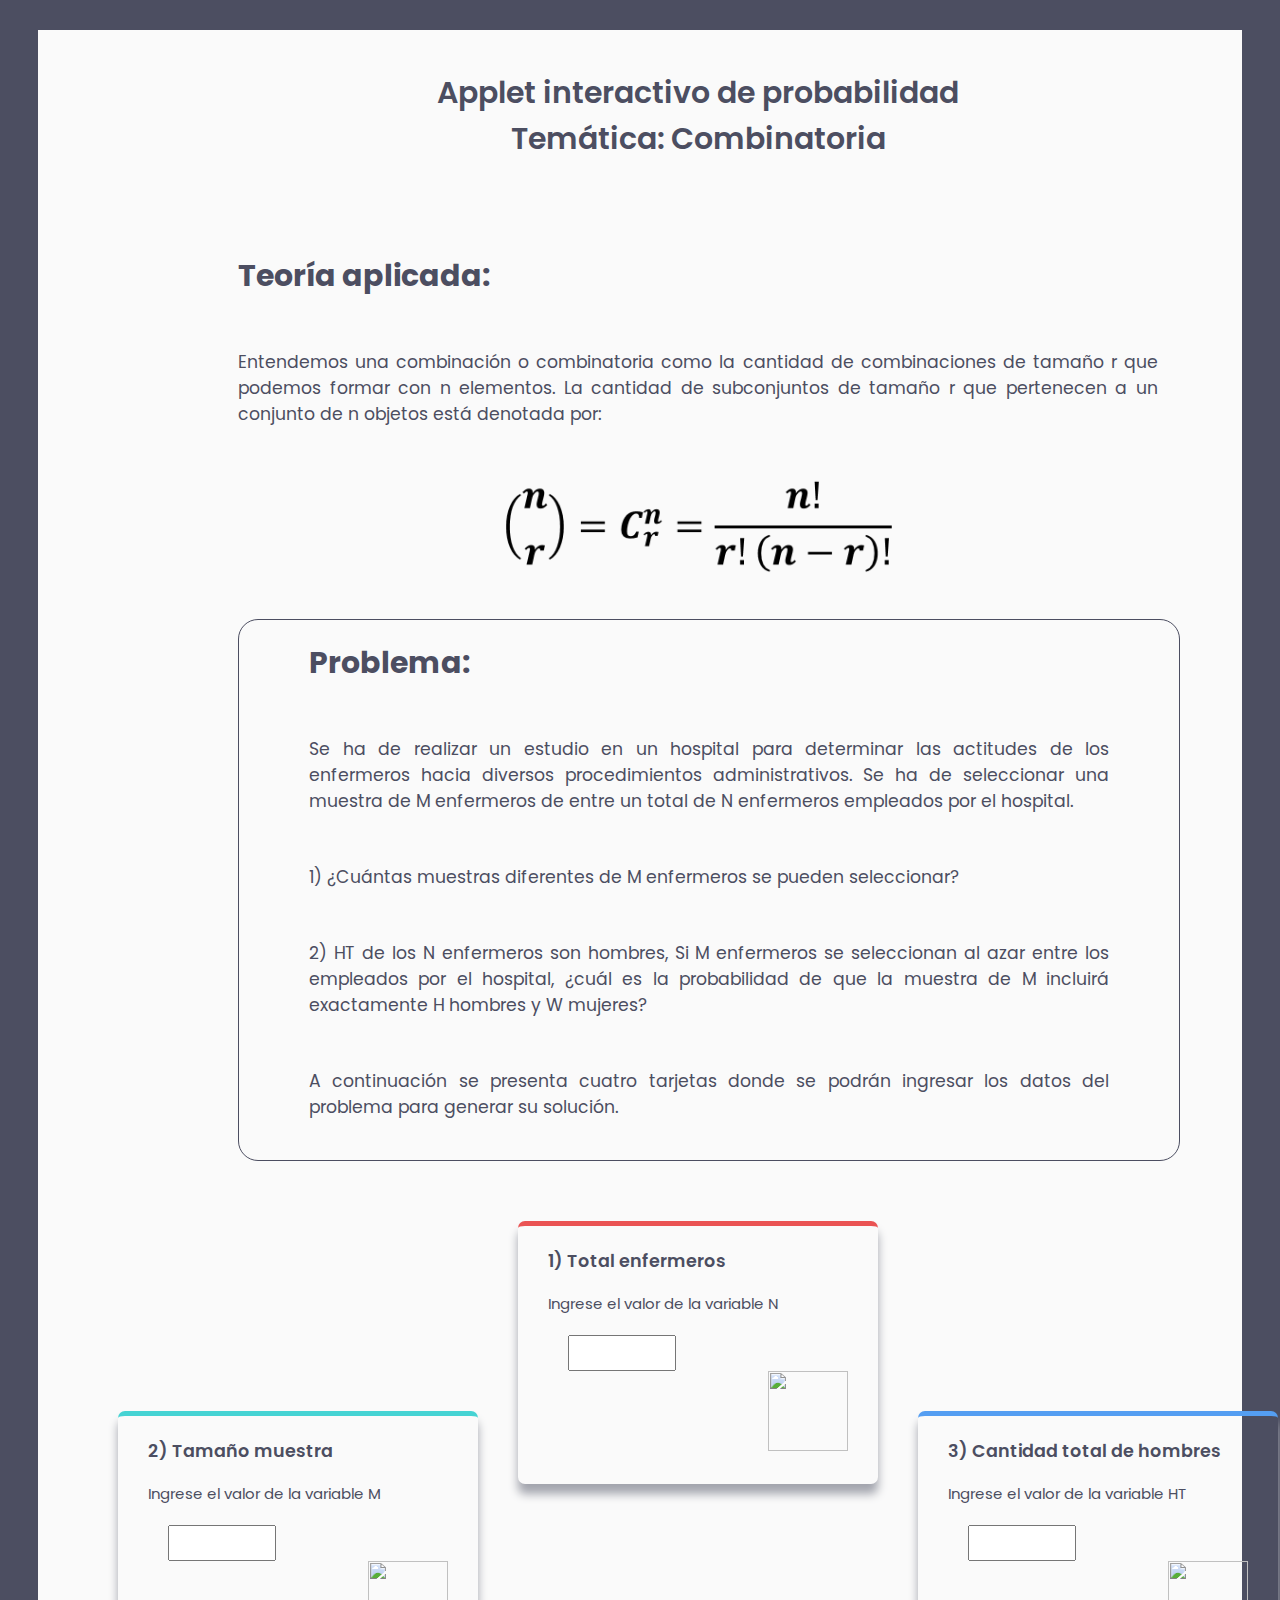
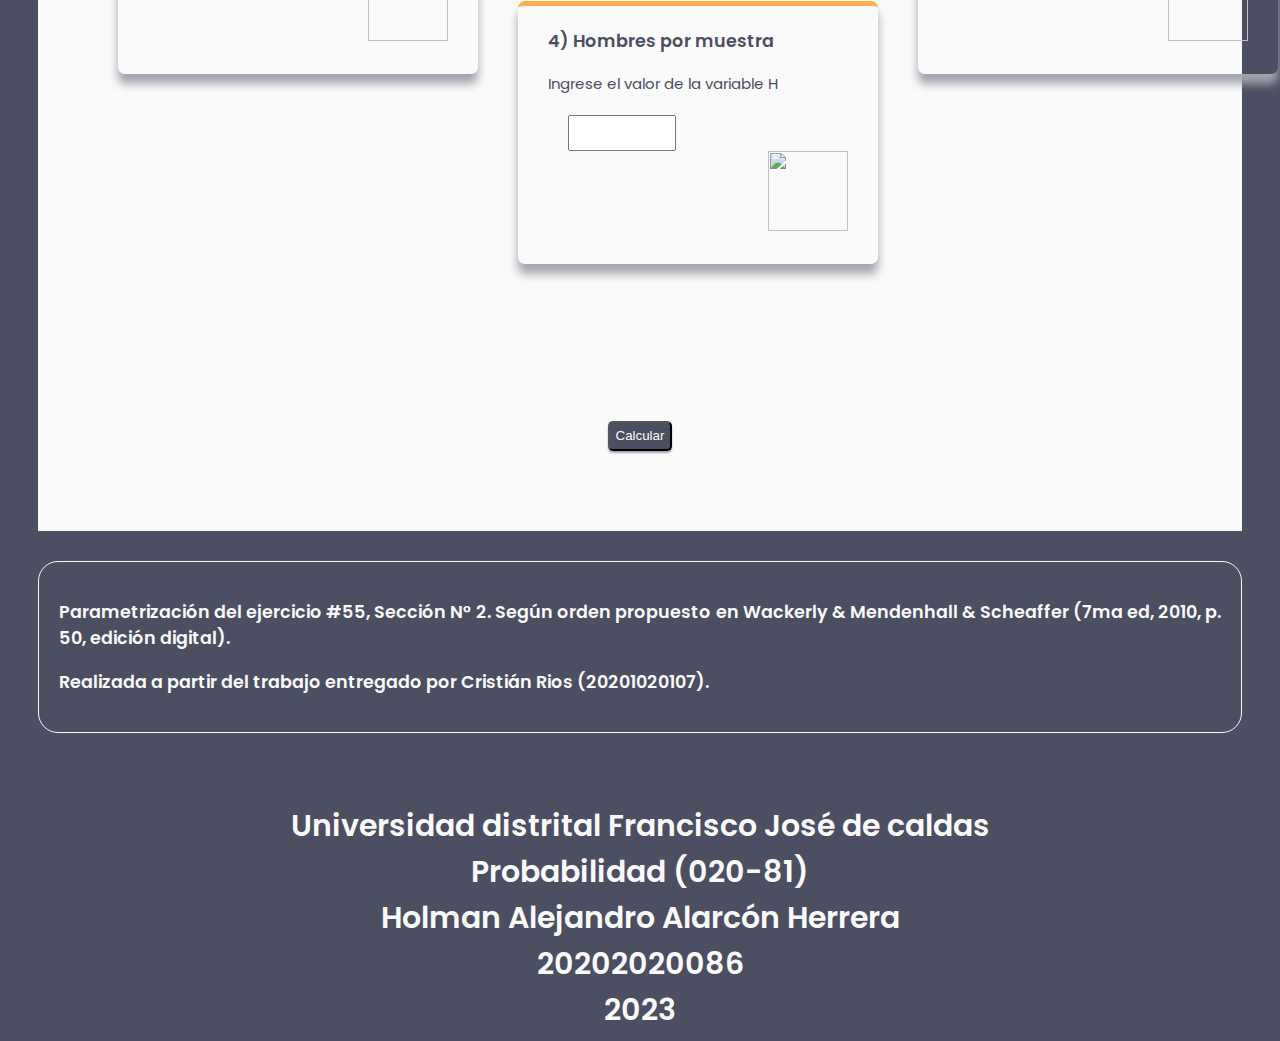
==== index.html @ 16216ef0 "Rename Index.html to index.html" ====
<!DOCTYPE html>
<html lang="en">
<head>
    <meta charset="UTF-8">
    <meta http-equiv="X-UA-Compatible" content="IE=edge">
    <meta name="viewport" content="width=device-width, initial-scale=1.0">
    <link rel="stylesheet" href="Styles.css">
    <link rel="icon" type="image/jpg" href="favicon-32x32.png"/>
    <title>Mi Applet</title>
</head>
<body>
    <div id="Contenedor">
        
        <div id="Superior">
            <h1 class="Titulo">Applet interactivo de probabilidad</h1>
            <h1 class="Titulo">Temática: Combinatoria</h1>
        </div>

        <div id="Superior">
            <h1 class="Line1">Teoría aplicada:</h1>
            <p id="problema">Entendemos una combinación o combinatoria como la cantidad de combinaciones de tamaño r que podemos
                formar con n elementos. La cantidad de subconjuntos de tamaño r que pertenecen a un conjunto de n objetos está
                denotada por:</p>
            <img src="Combinatoria.png" alt="" width="450px">
        </div>
            
        <div id="Ejercicio">
            <h1 class="Line1" >Problema: </h1>
            <p id="problema">Se ha de realizar un estudio en un hospital para determinar las actitudes de los enfermeros hacia diversos procedimientos administrativos. Se ha de seleccionar una muestra de M enfermeros de entre un total de N enfermeros empleados por el hospital.</p>
            <p id="problema">1) ¿Cuántas muestras diferentes de M enfermeros se pueden seleccionar?</p>
            <p id="problema">2) HT de los N enfermeros son hombres, Si M enfermeros se seleccionan al azar entre los empleados por el hospital, ¿cuál es la probabilidad de que la muestra de M incluirá exactamente H hombres y W mujeres?</p>
            <p id="problema">A continuación se presenta cuatro tarjetas donde se podrán ingresar los datos del problema para generar su solución.</p>
        </div>

    
        <div id="Contenedor-Cards">
            <div class="Card" id="CardSupervisor">
                <h3 class="Titulo">2) Tamaño muestra</h3>
                <p>Ingrese el valor de la variable M</p>
                <input class="entrada" id="muestra" type="number">
                <div class="ContIcon">
                    <img src="https://cdn-icons-png.flaticon.com/512/5266/5266412.png" alt="" width="80" height="80">
                </div>
            </div>

            <div class="Card" id="CardTeamBuilder">
                <h3 class="Titulo">1) Total enfermeros</h3>
                <p>Ingrese el valor de la variable N</p>
                <input class="entrada" id="total" type="number">
                <div class="ContIcon">
                    <img src="https://www.crushpixel.com/big-static18/preview4/diversity-nurse-team-2904875.jpg" alt="" width="80" height="80">
                </div>
            </div>

            <div class="Card" id="CardKarma">
                <h3 class="Titulo">4) Hombres por muestra</h3>
                <p>Ingrese el valor de la variable H</p>
                <input class="entrada" id="hombresM" type="number">
                <div class="ContIcon">
                    <img src="https://cdn-icons-png.flaticon.com/512/2480/2480820.png" alt="" width="80" height="80">
                </div>
            </div>

            <div class="Card" id="CardCalculator">
                <h3 class="Titulo">3) Cantidad total de hombres</h3>
                <p>Ingrese el valor de la variable HT</p>
                <input class="entrada" id="hombresT" type="number">
                <div class="ContIcon">
                    <img src="https://cdn-icons-png.flaticon.com/512/3439/3439472.png" alt="" width="80" height="80">
                </div>
            </div>
        </div>
    </div>
    <div id="info">
    
        <button class="enviar" onclick=calcular()>Calcular</button>
    
        <h1 class="Line2" id="totalGr"></h1>
        <h1 class="Line2" id="combinaciones"></h1>
        <h1 class="Line2" id="probabilidad"></h1>
    </div>

    <div id="Inferior1">
        <h3 class="Titulo1" >Parametrización del ejercicio #55, Sección N° 2. Según orden propuesto en Wackerly & Mendenhall & Scheaffer (7ma ed, 2010, p. 50, edición digital).</h3>
        <h3 class="Titulo1" >Realizada a partir del trabajo entregado por Cristián Rios (20201020107).</h3>
    </div>
    
    <div id="Inferior">
        <h1 class="Titulo1">Universidad distrital Francisco José de caldas</h1>
        <h1 class="Titulo1">Probabilidad (020-81)</h1>
        <h1 class="Titulo1">Holman Alejandro Alarcón Herrera</h1>
        <h1 class="Titulo1">20202020086</h1>
        <h1 class="Titulo1">2023</h1>
    </div>
   


    <script>
        function calcular(){
            let total = document.getElementById('total').value;
            total = parseInt(total);
            let muestra = document.getElementById('muestra').value;
            muestra = parseInt(muestra);
            let hombresM = document.getElementById('hombresM').value;
            hombresM = parseInt(hombresM);
            let hombresT = document.getElementById('hombresT').value;
            hombresT = parseInt(hombresT);
            let mujeresM = muestra - hombresM;
            let totalGr = 1;
            let hombresGr =1;
            let mujeresGr = 1;
            let combinacion = 0;
            let probabilidad = 0;

            totalGr = factorial(total)/(factorial(muestra)*factorial(total-muestra));
            hombresGr = factorial(hombresT)/(factorial(hombresM)*factorial(hombresT-hombresM));
            mujeresGr = factorial(total-hombresT)/(factorial(mujeresM)*factorial(total-hombresT-mujeresM));

            combinacion = hombresGr * mujeresGr;
            probabilidad = (combinacion/totalGr)*100;
            totalGr= totalGr.toFixed(0);
            hombresGr = hombresGr.toFixed(0);
            mujeresGr = mujeresGr.toFixed(0);
            probabilidad = probabilidad.toFixed(3);

            let totalGrupos = document.querySelector("#info > #totalGr");
            totalGrupos.innerHTML = "A) La cantidad de grupos de " + muestra + " enfermeros es de " + totalGr +".";
            let grupos = document.querySelector("#info > #combinaciones");
            grupos.innerHTML = "B) La cantidad de grupos de " + hombresM + " hombres y de " + mujeresM + " mujeres por muestra es de " +combinacion +".";
            let prob = document.querySelector("#info > #probabilidad");
            prob.innerHTML = "B) La probabilidad de una muestra con " + hombresM + " hombres y " + mujeresM + " mujeres es de " + probabilidad + "%.";
            alert("Calculado con éxito");
            
        }

        function factorial(n){
            var total  = 1;
            for (var i=1; i<=n; i++) {
                total = total * i; 
            }
            return total; 
        }
    </script>

</body>
</html>
---- Styles.css ----
@import url('https://fonts.googleapis.com/css2?family=Poppins:wght@200;400;600&display=swap');

:root{
    /*Primary*/
    --Red: hsl(0, 78%, 62%); 
    --Cyan: hsl(180, 62%, 55%);
    --Orange: hsl(34, 97%, 64%);
    --Blue: hsl(212, 86%, 64%);
    --DarkBlue: hsl(234, 12%, 34%);   

    /*Neutral*/
    --GrayBlue: hsl(229, 6%, 66%);
    --LightGray: hsl(0, 0%, 98%);

    font-family: 'Poppins', sans-serif;
    font-size: 15px;
    background-color: var(--DarkBlue);
}


#Contenedor{
    margin: 30px;
    margin-bottom: 0px;
    max-height: 5000px;
    background-color: var(--LightGray);
    display: grid;
    grid-template-rows: 1fr 2fr;
}

#Superior{
    text-align: center;
    padding: 40px 150px 0px;
    
}

#Ejercicio{
    height: 500px;
    width: 900px;
    margin-top: 40px;
    margin-bottom: 20px;
    margin-left: 200px;
    padding: 20px;
    padding-bottom: 20px;
    text-align: center;
    border-radius: 20px;
    border: var(--DarkBlue) 1px solid;
   
}

#Inferior{
    color: var(--LightGray);
    text-align: center;
    padding: 40px 150px 0px;
}

#Inferior1{
    border-radius: 20px;
    border: var(--LightGray) 1px solid;
    color: var(--LightGray);
    text-align: justify;
    padding: 20px 20px 20px;
    margin: 30px;
}

#info{
    margin: 30px;
    margin-top: 0px;
    text-align: center;
    padding: 40px 150px 20px;
    background-color: var(--LightGray);
}

#Contenedor-Cards{
    height: 780px;
    margin: 20px 60px 0px 60px;
    display: grid;
    grid-template-columns: 1fr 1fr 1fr;
    grid-template-rows: repeat(4, 190px);
}

.Card{
    margin: 20px;
    padding: 30px;
    padding-bottom: 3px;
    padding-top: 5px;
    border-radius: 7px;
    align-items: right;
    box-shadow: 0px 10px 10px var(--GrayBlue);
    width: 300px;
    height: 250px;
}

.ContIcon{
    text-align: right;
    margin: 0px 0px 20px 0px;
}

h1{
    margin: 0px;
    font-weight: 600;
}

.Line1{
    color: var(--DarkBlue);
    font-weight: 200;
    text-align: justify;
    font-weight: bold;
    margin-left: 50px;
}

.Line2{
    text-align: justify;
    color: var(--DarkBlue);
    font-weight: 200;
    margin-top: 30px;
    margin-bottom: 30px;
}

#problema{
    text-align: justify;
    margin: 50px;
    font-size: 115%;
}

p{
    color: var(--DarkBlue);
    margin-bottom: 20px;
    font-weight: 400;
}



.Titulo{
    color: var(--DarkBlue);
    font-weight: 600;
}

.Titulo1{
    color: var(--LightGray);
    font-weight: 600;
}

#CardSupervisor{
    border-top: 5px solid var(--Cyan);
    grid-row: 2/3;
    grid-column: 1/1;
}

#CardTeamBuilder{
    border-top: 5px solid var(--Red);
    grid-row: 1/2;
    grid-column: 2/2;
}

#CardKarma{
    border-top: 5px solid var(--Orange);
    grid-row: 3/4;
    grid-column: 2/2;
}

#CardCalculator{
    border-top: 5px solid var(--Blue);
    grid-row: 2/4;
    grid-column: 3/3;
}

.entrada{
    height: 30px;
    max-width: 100px;
    margin-bottom: 0px;
    margin-left: 20px;
    font-weight: 200;
    text-align: center;
}

.enviar{
    margin-bottom: 30px;
    color: var(--LightGray);
    background-color: var(--DarkBlue);
    border-radius: 5px;
    text-align: center;
    max-width: 80px;
    height: 30px;
    box-shadow: 0px 2px 2px var(--GrayBlue);
}

.enviar:hover{
    box-shadow: 0px 10px 10px var(--GrayBlue);
}



@media(max-width: 600px){

    #Superior{
        text-align: center;
        padding: 75px 75px 10px 75px;
    }

    #Contenedor{
        background-color: var(--LightGray);
        display: grid;
        grid-template-columns: 1fr;
    }

    #Contenedor-Cards{
        height: 400px;
        margin: 60px 60px;
        display: grid;
        grid-template-columns: 1fr;
        grid-template-rows: repeat(4, 1fr);
    }

    #CardSupervisor{
        border-top: 5px solid var(--Cyan);
        grid-column: 1/1;
        grid-row: 1/1;
    }
    
    #CardTeamBuilder{
        border-top: 5px solid var(--Red);
        grid-column: 1/1;
        grid-row: 2/2;
    }
    
    #CardKarma{
        border-top: 5px solid var(--Orange);
        grid-column: 1/1;
        grid-row: 3/3;
    }
    
    #CardCalculator{
        border-top: 5px solid var(--Blue);
        grid-column: 1/1;
        grid-row: 4/4;
    }
}
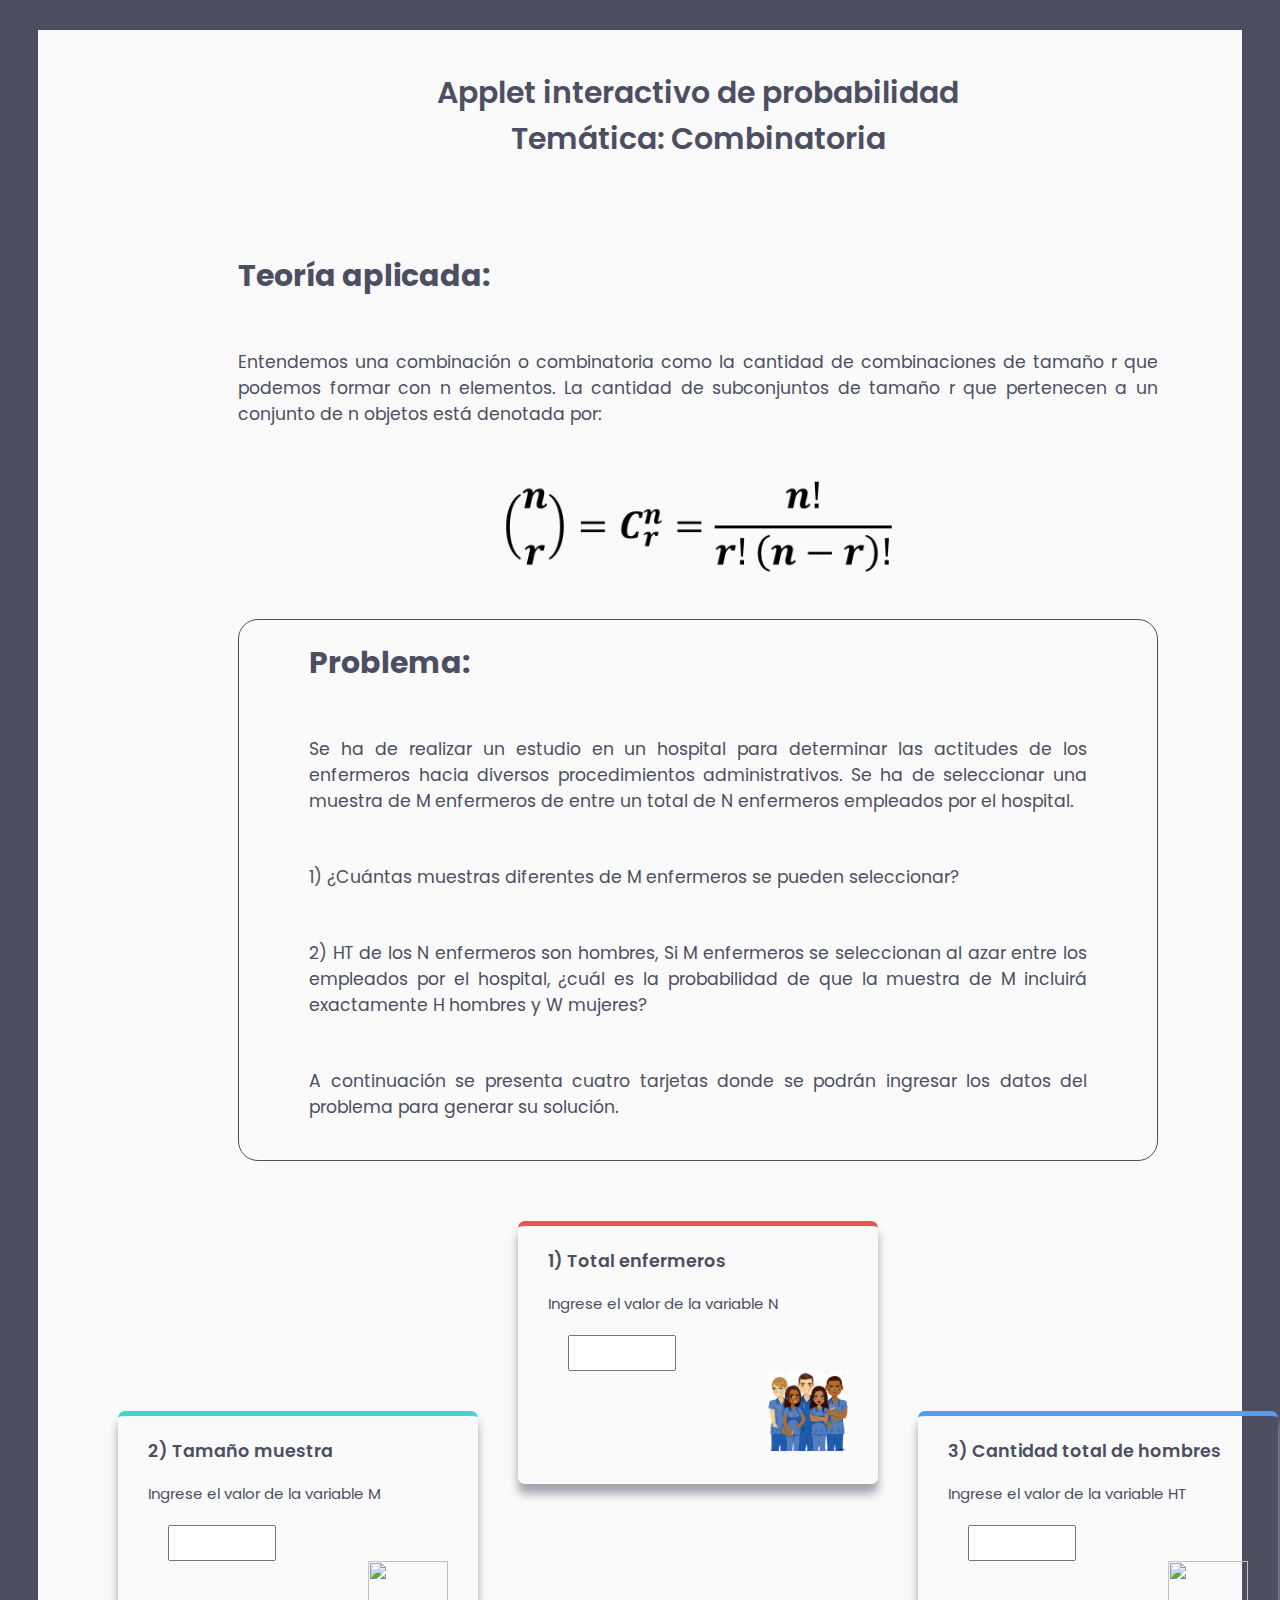
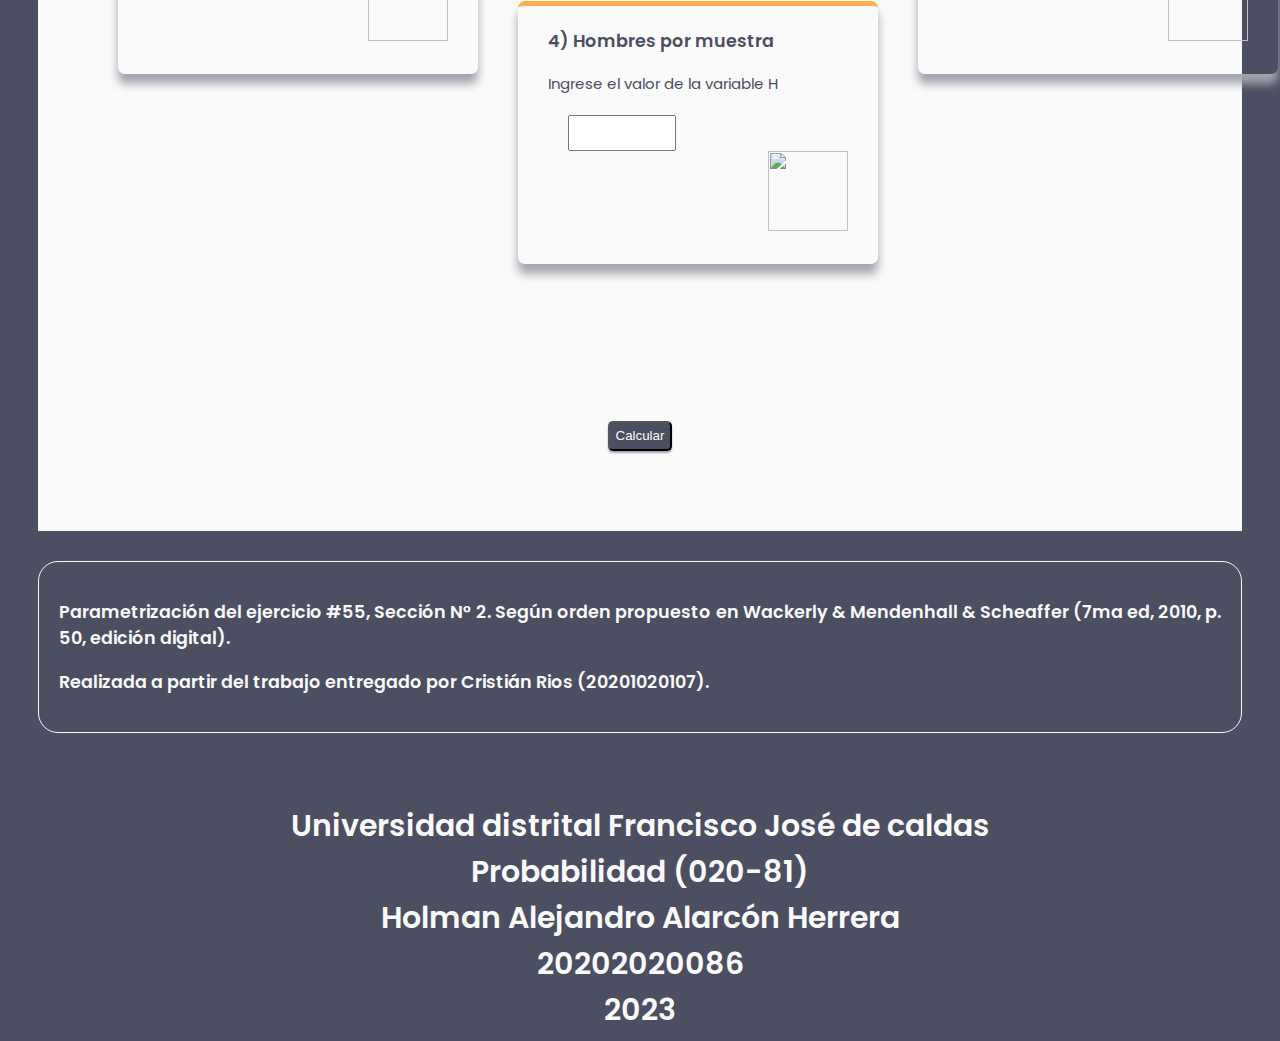
==== commit 3c1ff0be: "Update index.html" ====
--- a/index.html
+++ b/index.html
@@ -6,7 +6,7 @@
     <meta name="viewport" content="width=device-width, initial-scale=1.0">
     <link rel="stylesheet" href="Styles.css">
     <link rel="icon" type="image/jpg" href="favicon-32x32.png"/>
-    <title>Mi Applet</title>
+    <title>Applet 1</title>
 </head>
 <body>
     <div id="Contenedor">
@@ -48,7 +48,7 @@
                 <p>Ingrese el valor de la variable N</p>
                 <input class="entrada" id="total" type="number">
                 <div class="ContIcon">
-                    <img src="https://www.crushpixel.com/big-static18/preview4/diversity-nurse-team-2904875.jpg" alt="" width="80" height="80">
+                    <img src="img1.jpg" alt="" width="80" height="80">
                 </div>
             </div>
 
--- a/Styles.css
+++ b/Styles.css
@@ -35,10 +35,10 @@
 
 #Ejercicio{
     height: 500px;
-    width: 900px;
     margin-top: 40px;
     margin-bottom: 20px;
     margin-left: 200px;
+    margin-right: 200px;
     padding: 20px;
     padding-bottom: 20px;
     text-align: center;
@@ -234,4 +234,4 @@
         grid-column: 1/1;
         grid-row: 4/4;
     }
-}+}
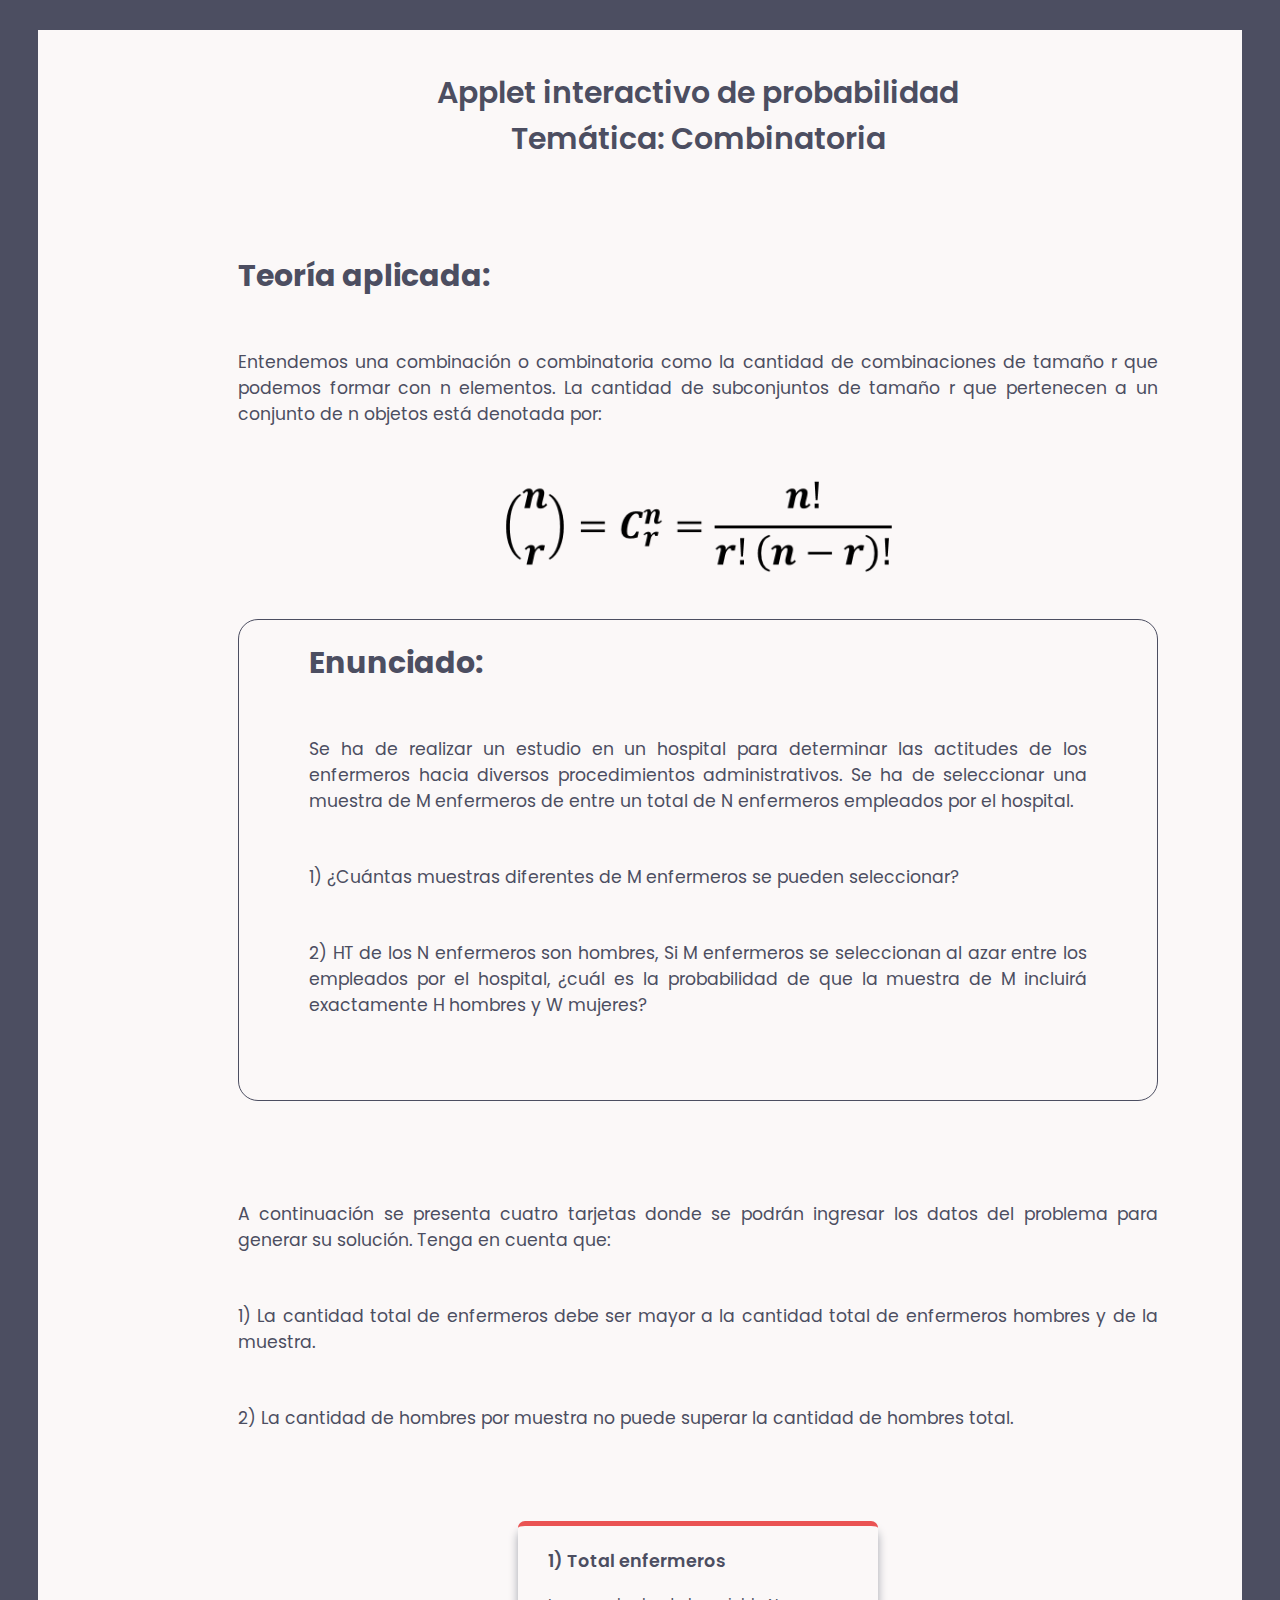
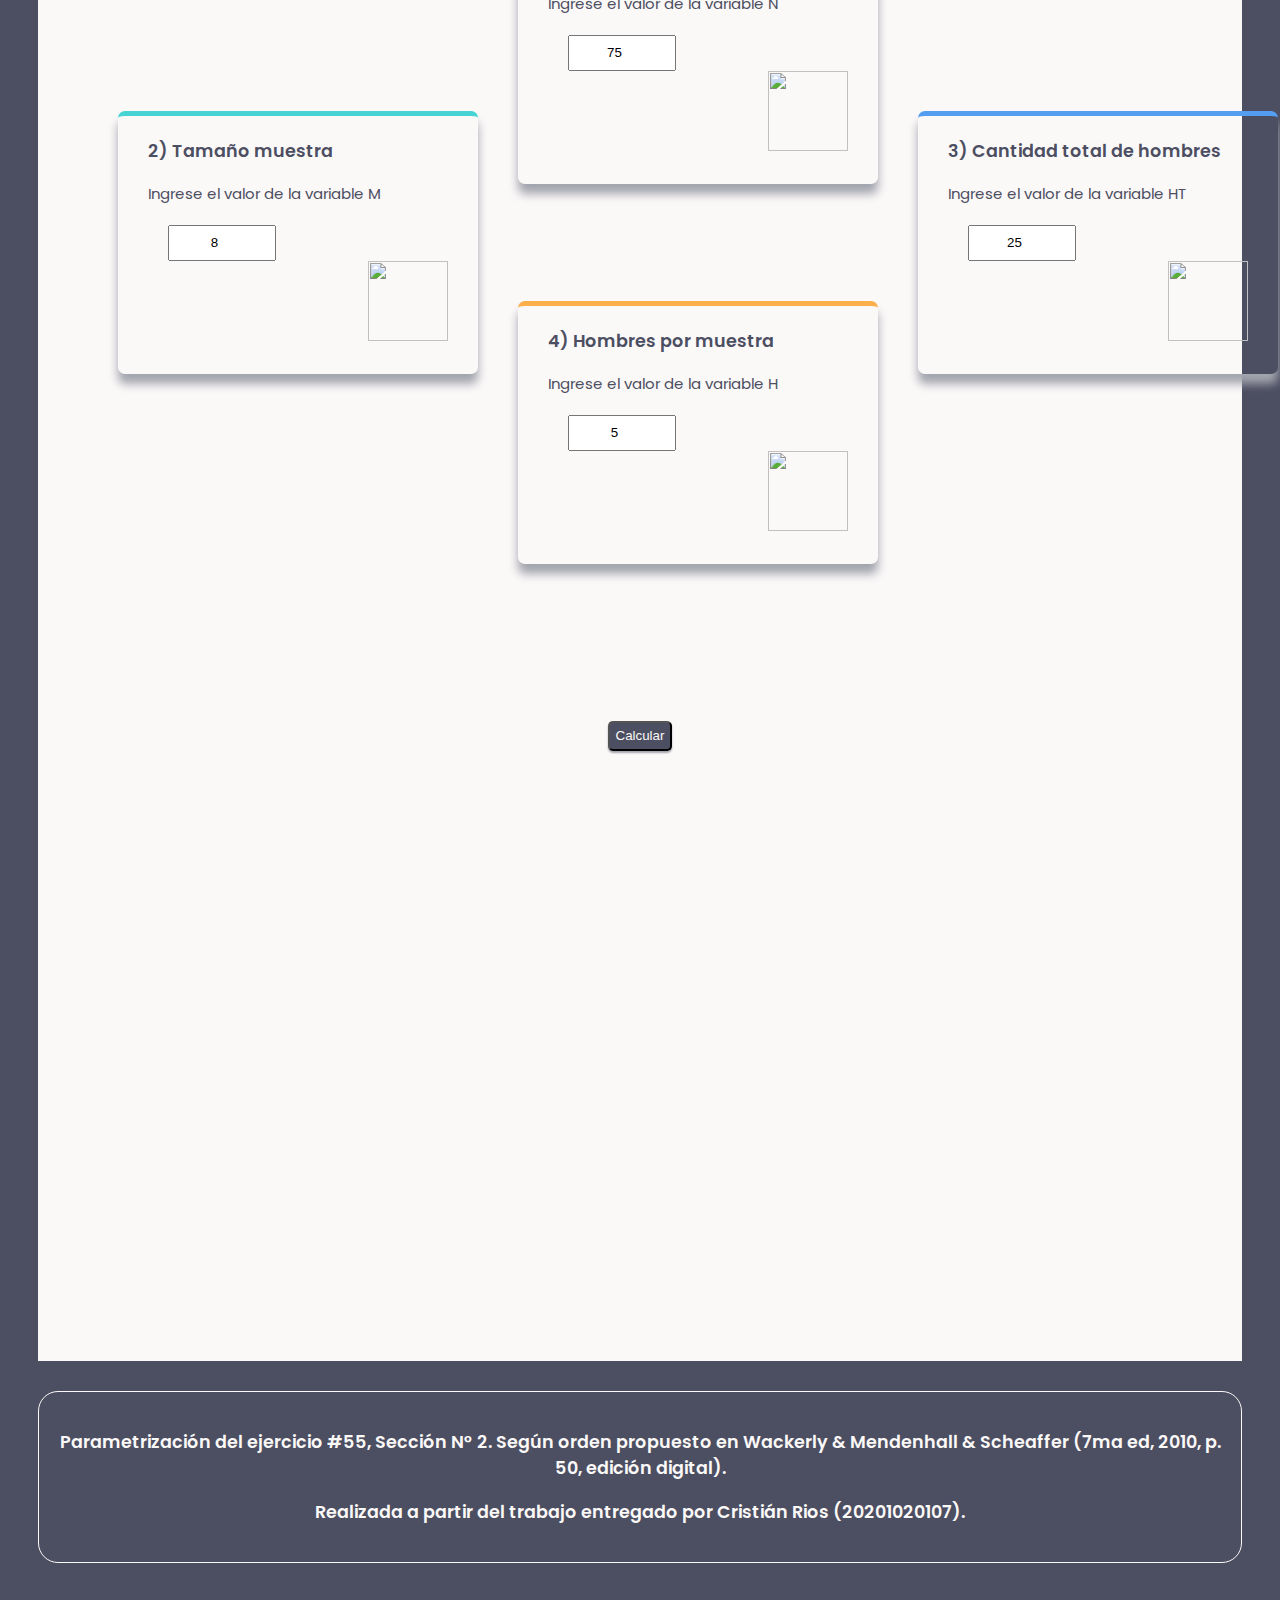
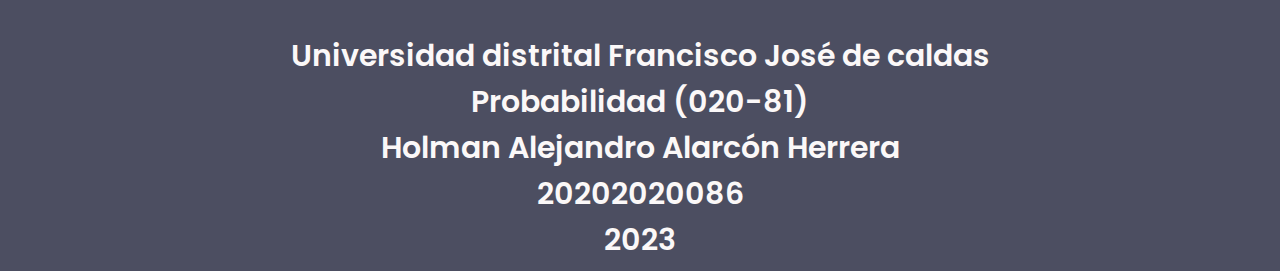
==== commit 7480bb45: "Add files via upload" ====
--- a/index.html
+++ b/index.html
@@ -6,6 +6,7 @@
     <meta name="viewport" content="width=device-width, initial-scale=1.0">
     <link rel="stylesheet" href="Styles.css">
     <link rel="icon" type="image/jpg" href="favicon-32x32.png"/>
+    <script type="text/javascript" src="https://www.gstatic.com/charts/loader.js"></script>
     <title>Applet 1</title>
 </head>
 <body>
@@ -25,11 +26,16 @@
         </div>
             
         <div id="Ejercicio">
-            <h1 class="Line1" >Problema: </h1>
+            <h1 class="Line1" >Enunciado: </h1>
             <p id="problema">Se ha de realizar un estudio en un hospital para determinar las actitudes de los enfermeros hacia diversos procedimientos administrativos. Se ha de seleccionar una muestra de M enfermeros de entre un total de N enfermeros empleados por el hospital.</p>
             <p id="problema">1) ¿Cuántas muestras diferentes de M enfermeros se pueden seleccionar?</p>
             <p id="problema">2) HT de los N enfermeros son hombres, Si M enfermeros se seleccionan al azar entre los empleados por el hospital, ¿cuál es la probabilidad de que la muestra de M incluirá exactamente H hombres y W mujeres?</p>
-            <p id="problema">A continuación se presenta cuatro tarjetas donde se podrán ingresar los datos del problema para generar su solución.</p>
+        </div>
+
+        <div id="Superior">
+            <p id="problema">A continuación se presenta cuatro tarjetas donde se podrán ingresar los datos del problema para generar su solución. Tenga en cuenta que:</p>
+            <p id="problema">1) La cantidad total de enfermeros debe ser mayor a la cantidad total de enfermeros hombres y de la muestra.</p>
+            <p id="problema">2) La cantidad de hombres por muestra no puede superar la cantidad de hombres total.</p>
         </div>
 
     
@@ -37,7 +43,7 @@
             <div class="Card" id="CardSupervisor">
                 <h3 class="Titulo">2) Tamaño muestra</h3>
                 <p>Ingrese el valor de la variable M</p>
-                <input class="entrada" id="muestra" type="number">
+                <input class="entrada" id="muestra" type="number" min="1" value="8">
                 <div class="ContIcon">
                     <img src="https://cdn-icons-png.flaticon.com/512/5266/5266412.png" alt="" width="80" height="80">
                 </div>
@@ -46,16 +52,16 @@
             <div class="Card" id="CardTeamBuilder">
                 <h3 class="Titulo">1) Total enfermeros</h3>
                 <p>Ingrese el valor de la variable N</p>
-                <input class="entrada" id="total" type="number">
+                <input class="entrada" id="total" type="number" min="1" value="75">
                 <div class="ContIcon">
-                    <img src="img1.jpg" alt="" width="80" height="80">
+                    <img src="https://www.crushpixel.com/big-static18/preview4/diversity-nurse-team-2904875.jpg" alt="" width="80" height="80">
                 </div>
             </div>
 
             <div class="Card" id="CardKarma">
                 <h3 class="Titulo">4) Hombres por muestra</h3>
                 <p>Ingrese el valor de la variable H</p>
-                <input class="entrada" id="hombresM" type="number">
+                <input class="entrada" id="hombresM" type="number" required min="1" value="5">
                 <div class="ContIcon">
                     <img src="https://cdn-icons-png.flaticon.com/512/2480/2480820.png" alt="" width="80" height="80">
                 </div>
@@ -64,7 +70,7 @@
             <div class="Card" id="CardCalculator">
                 <h3 class="Titulo">3) Cantidad total de hombres</h3>
                 <p>Ingrese el valor de la variable HT</p>
-                <input class="entrada" id="hombresT" type="number">
+                <input class="entrada" id="hombresT" type="number" required min="1" value="25">
                 <div class="ContIcon">
                     <img src="https://cdn-icons-png.flaticon.com/512/3439/3439472.png" alt="" width="80" height="80">
                 </div>
@@ -78,6 +84,7 @@
         <h1 class="Line2" id="totalGr"></h1>
         <h1 class="Line2" id="combinaciones"></h1>
         <h1 class="Line2" id="probabilidad"></h1>
+        <div id="grafico" ></div>
     </div>
 
     <div id="Inferior1">
@@ -97,6 +104,30 @@
 
     <script>
         function calcular(){
+            let total1 = document.getElementById('total').value;
+            let muestra1 = document.getElementById('muestra').value;
+            let hombresM1 = document.getElementById('hombresM').value;
+            let hombresT1 = document.getElementById('hombresT').value;
+            let flag = 2;
+            if(total1 === '' || muestra1 === '' || hombresM1 === '' ||hombresT1 === ''){
+                alert("Debe llenar todos los campos")
+                flag = flag + 1;
+            }
+            let total2 = parseInt(total1);
+            let muestra2 = parseInt(muestra1);
+            let hombresM2 = parseInt(hombresM1);
+            let hombresT2 = parseInt(hombresT1);
+            
+            if(total2 < hombresT2 || hombresT2 < hombresM2 || hombresM2 > total2 || muestra2 > total2){
+                alert("Recuerde: el número total de enfermeros debe ser mayor al total de hombres, el número total de hombres mayor al de hombres por muestra y la muestra debe ser menor a la cantidad de enfermeros.")
+                flag = flag + 1;
+            }else{
+                calculate();
+            }
+
+        }
+
+        function calculate(){
             let total = document.getElementById('total').value;
             total = parseInt(total);
             let muestra = document.getElementById('muestra').value;
@@ -130,6 +161,27 @@
             let prob = document.querySelector("#info > #probabilidad");
             prob.innerHTML = "B) La probabilidad de una muestra con " + hombresM + " hombres y " + mujeresM + " mujeres es de " + probabilidad + "%.";
             alert("Calculado con éxito");
+
+            let tipo1 = muestra +" enfermeros/as.";
+            let tipo2 = hombresM +' hombres y '+ mujeresM+' mujeres';
+
+            google.charts.load("current", {packages:["corechart"]});
+            google.charts.setOnLoadCallback(drawChart);
+            function drawChart() {
+                var data = google.visualization.arrayToDataTable([
+                    ['Tipo', 'Cantidad'],
+                    ['Grupos de '+muestra+' enfermeros/as.', totalGr/100],
+                    ['Grupos de '+hombresM+' hombres y '+mujeresM+' mujeres.', combinacion/100],
+            ]);
+    
+            var options = {
+                title: 'Cantidad de grupos de '+ muestra +' enfermeros/as',
+                is3D: true,
+            };
+    
+            var chart = new google.visualization.PieChart(document.getElementById('grafico'));
+                chart.draw(data, options);
+            }
             
         }
 
@@ -142,5 +194,6 @@
         }
     </script>
 
+
 </body>
-</html>
+</html>--- a/Styles.css
+++ b/Styles.css
@@ -10,7 +10,8 @@
 
     /*Neutral*/
     --GrayBlue: hsl(229, 6%, 66%);
-    --LightGray: hsl(0, 0%, 98%);
+    --LightGray: hsl(0, 30%, 98%);
+    --LightGray1: hsl(0, 0%, 98%);
 
     font-family: 'Poppins', sans-serif;
     font-size: 15px;
@@ -34,13 +35,13 @@
 }
 
 #Ejercicio{
-    height: 500px;
+    height: 450px;
     margin-top: 40px;
-    margin-bottom: 20px;
+    margin-bottom: 10px;
     margin-left: 200px;
     margin-right: 200px;
     padding: 20px;
-    padding-bottom: 20px;
+    padding-bottom: 10px;
     text-align: center;
     border-radius: 20px;
     border: var(--DarkBlue) 1px solid;
@@ -57,7 +58,7 @@
     border-radius: 20px;
     border: var(--LightGray) 1px solid;
     color: var(--LightGray);
-    text-align: justify;
+    text-align: center;
     padding: 20px 20px 20px;
     margin: 30px;
 }
@@ -67,6 +68,15 @@
     margin-top: 0px;
     text-align: center;
     padding: 40px 150px 20px;
+    background-color: var(--LightGray);
+}
+
+#grafico{
+    width: 900px; 
+    height: 500px;
+    margin: 30px;
+    margin-top: 0px;
+    text-align: center;
     background-color: var(--LightGray);
 }
 
@@ -234,4 +244,4 @@
         grid-column: 1/1;
         grid-row: 4/4;
     }
-}
+}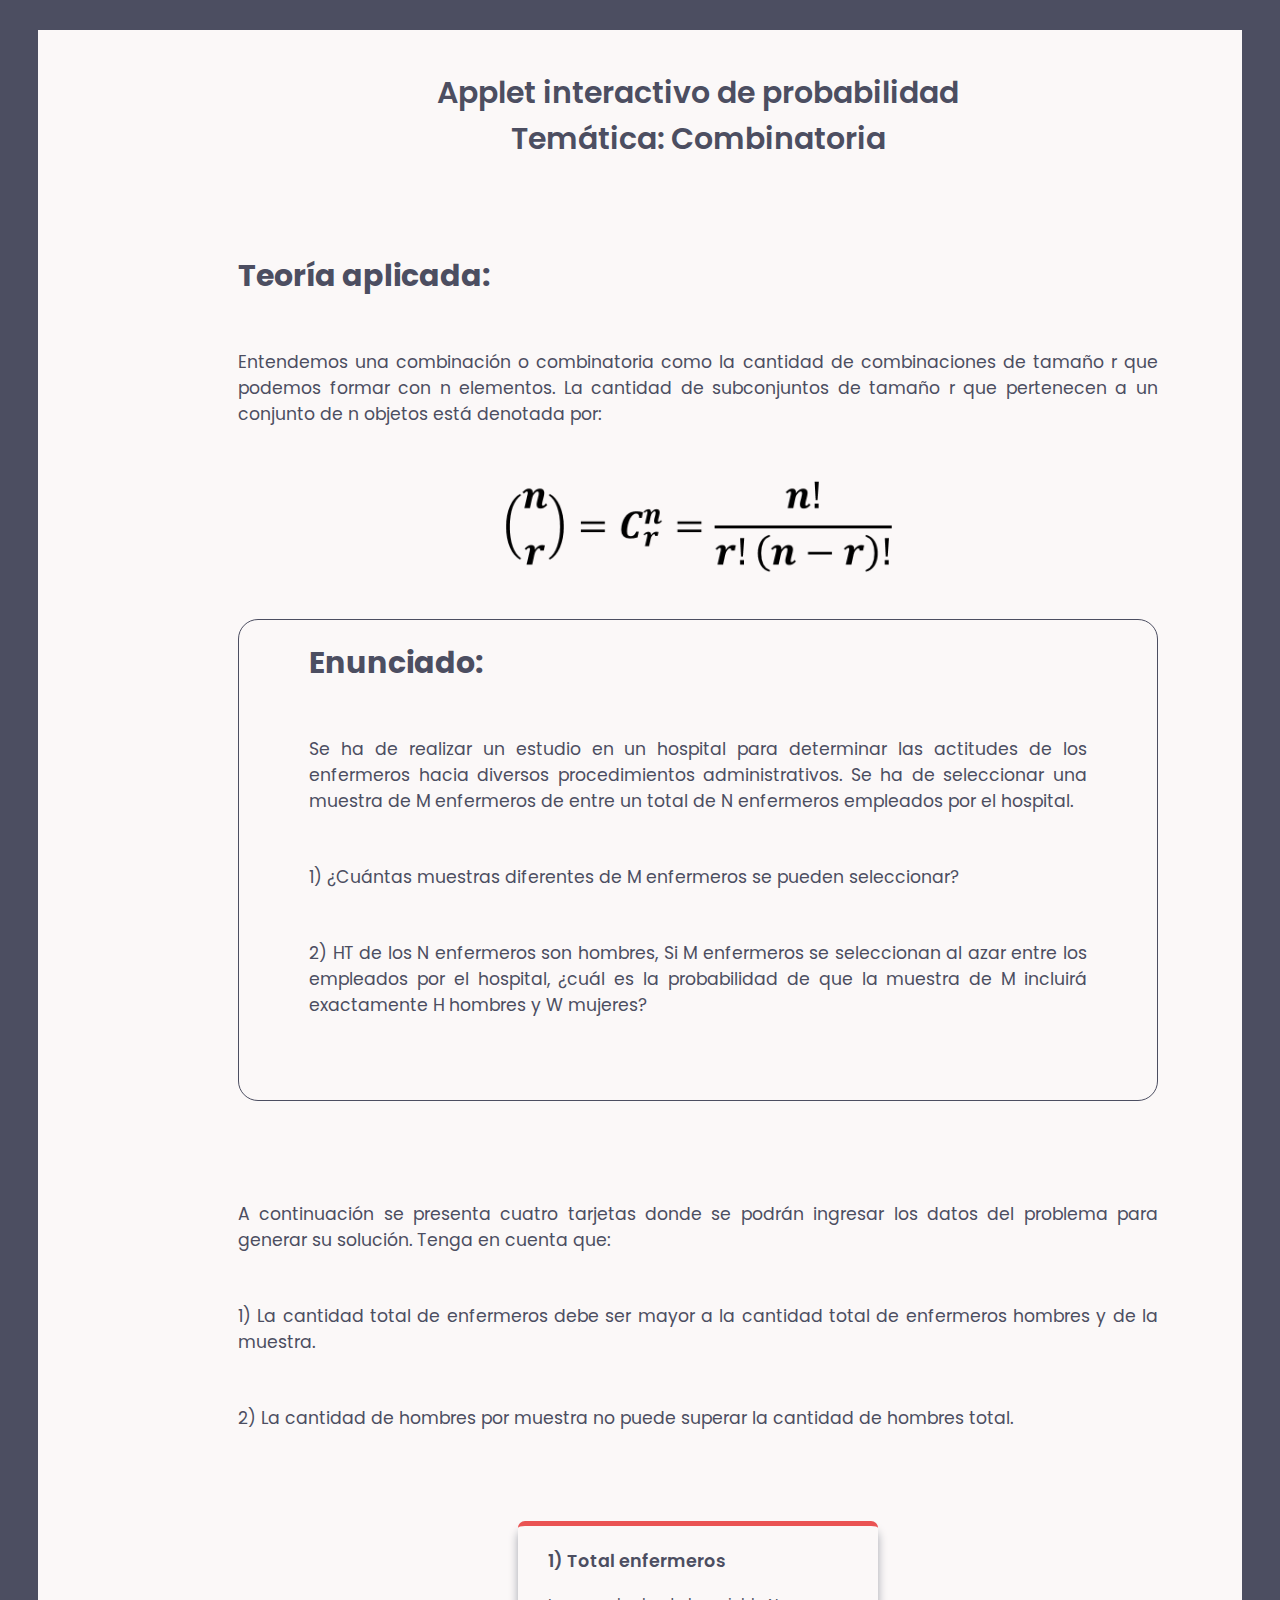
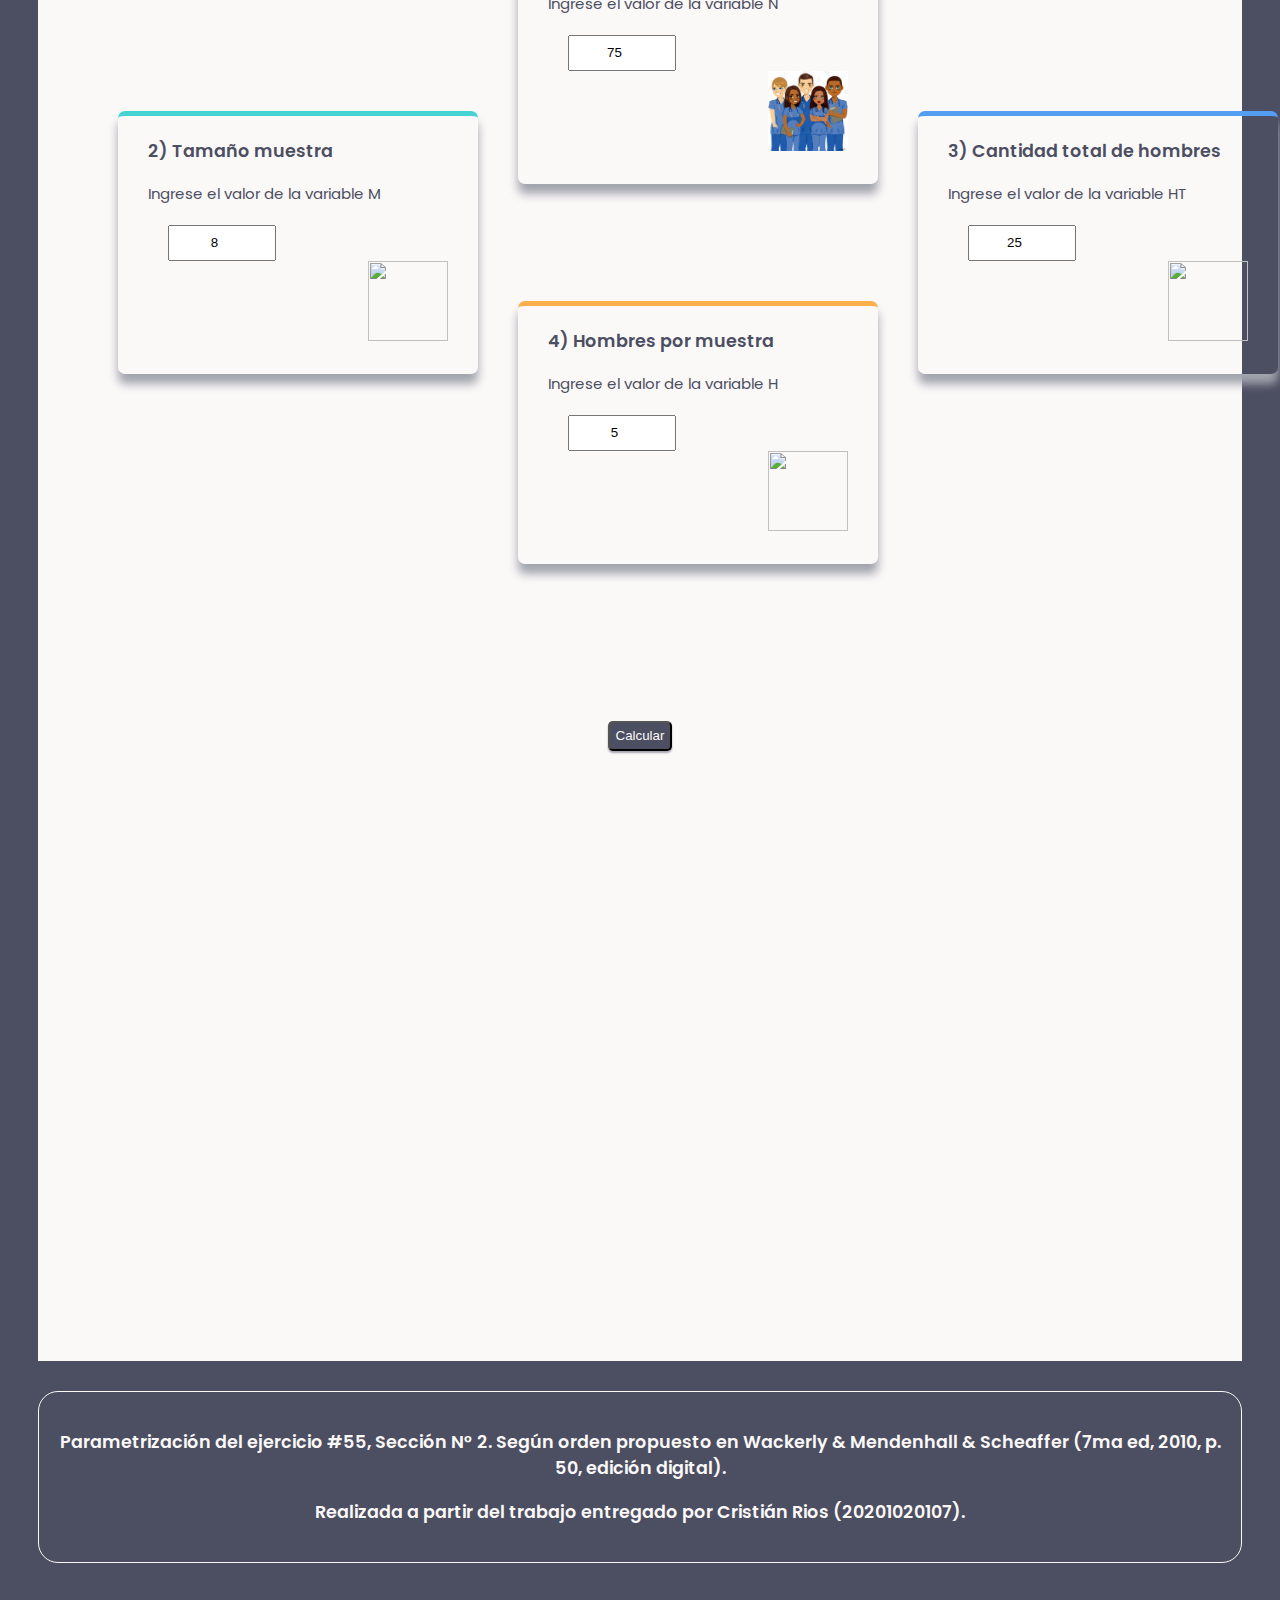
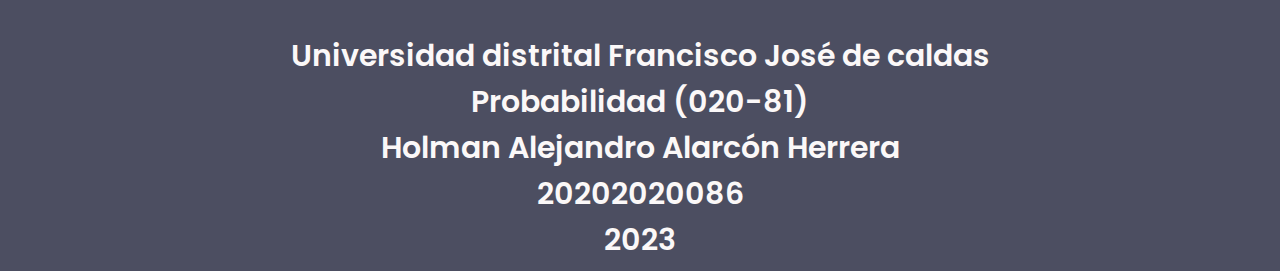
==== commit a3994754: "Update index.html" ====
--- a/index.html
+++ b/index.html
@@ -54,7 +54,7 @@
                 <p>Ingrese el valor de la variable N</p>
                 <input class="entrada" id="total" type="number" min="1" value="75">
                 <div class="ContIcon">
-                    <img src="https://www.crushpixel.com/big-static18/preview4/diversity-nurse-team-2904875.jpg" alt="" width="80" height="80">
+                    <img src="img1.jpg" alt="" width="80" height="80">
                 </div>
             </div>
 
@@ -196,4 +196,4 @@
 
 
 </body>
-</html>+</html>
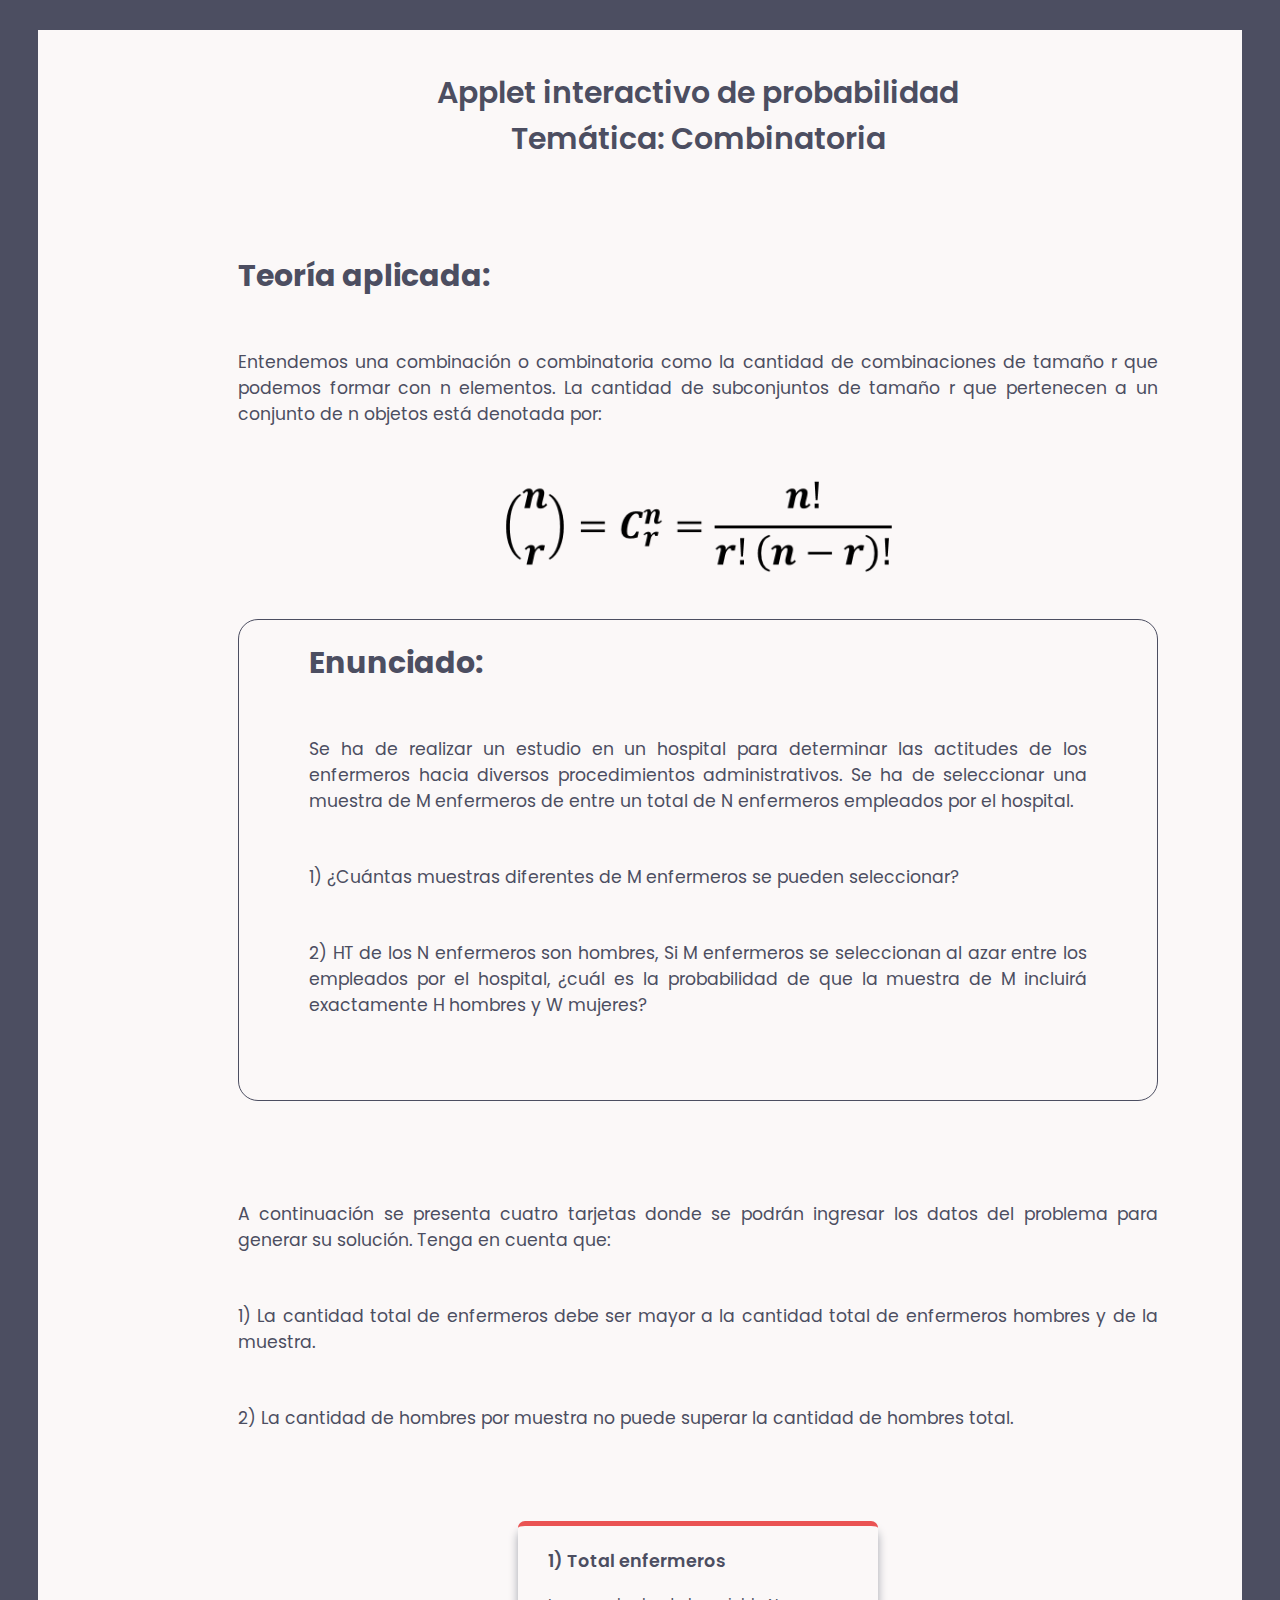
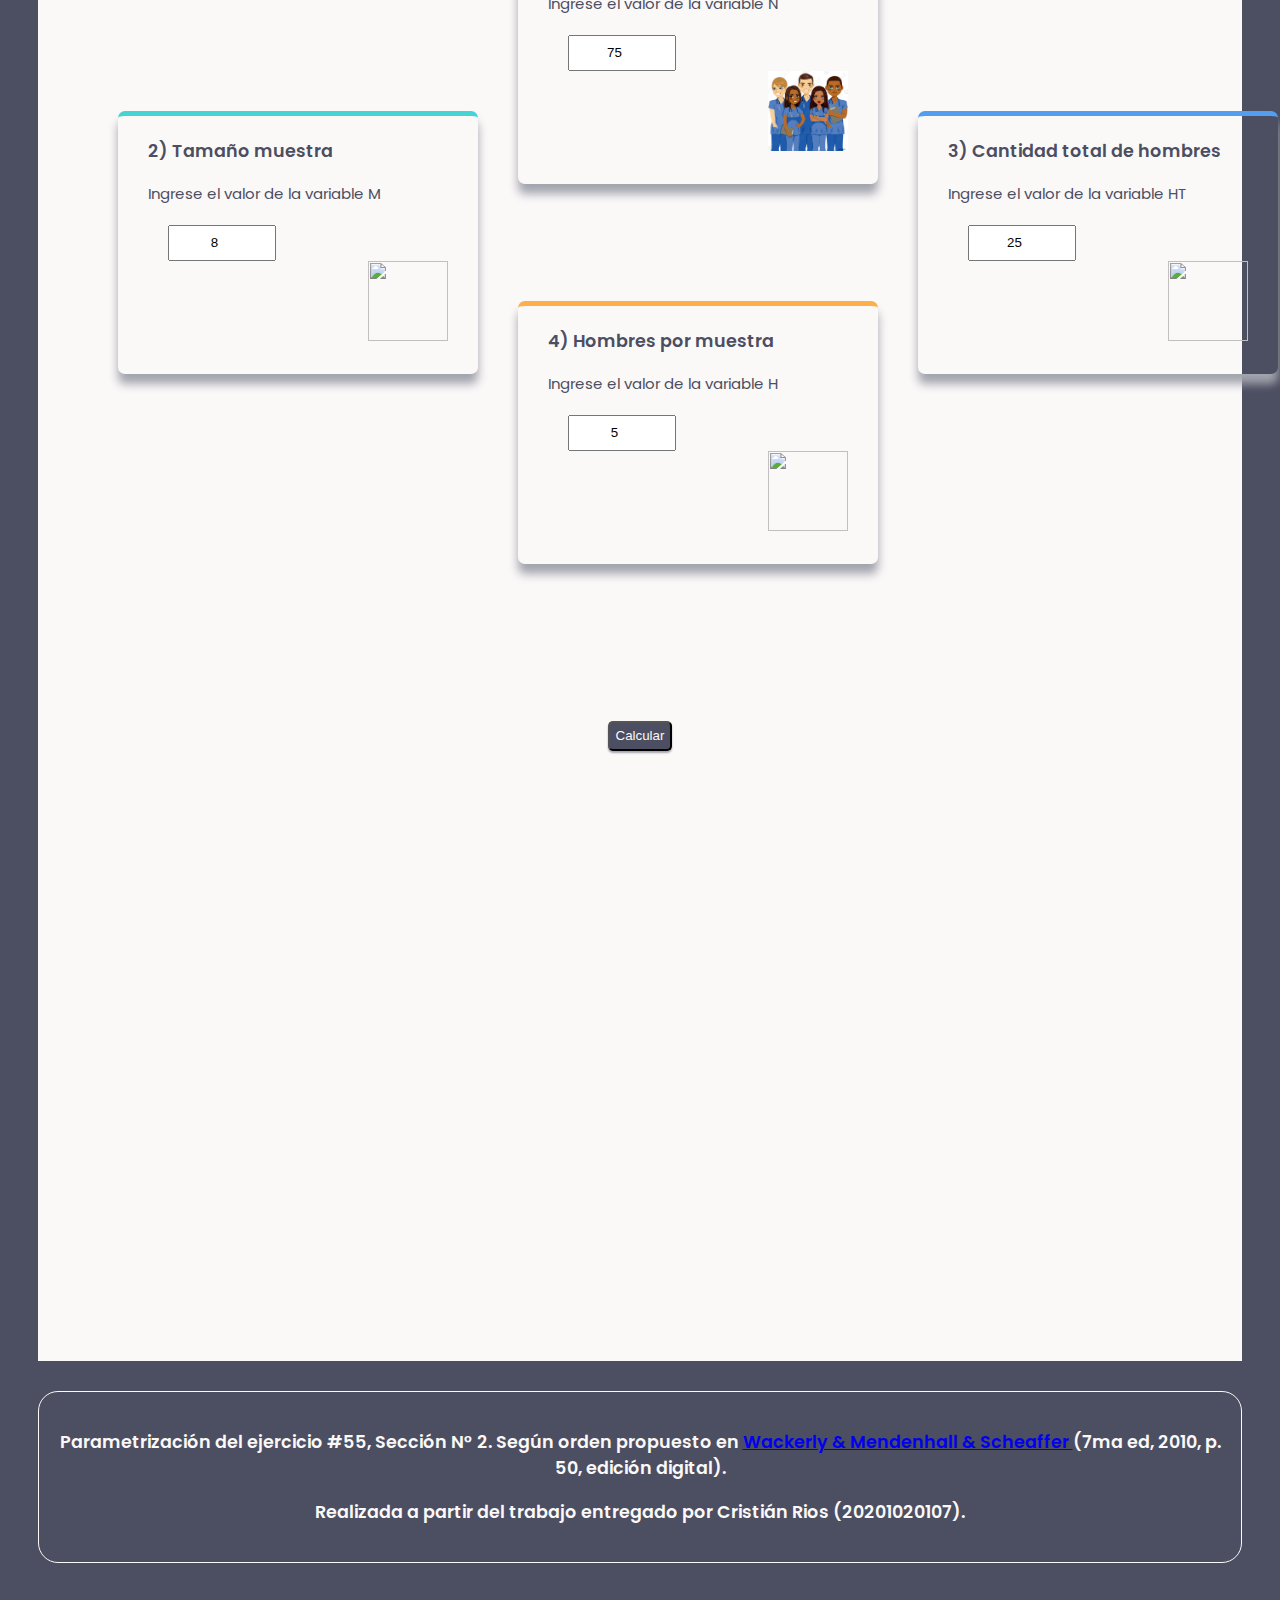
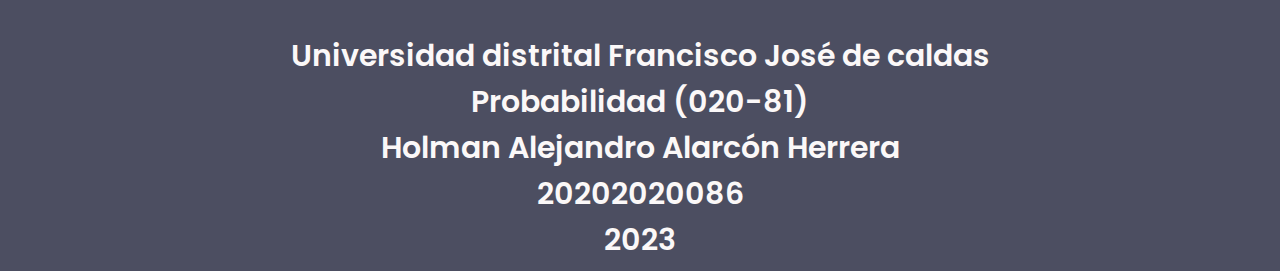
==== commit 65caf15c: "Update index.html" ====
--- a/index.html
+++ b/index.html
@@ -88,7 +88,7 @@
     </div>
 
     <div id="Inferior1">
-        <h3 class="Titulo1" >Parametrización del ejercicio #55, Sección N° 2. Según orden propuesto en Wackerly & Mendenhall & Scheaffer (7ma ed, 2010, p. 50, edición digital).</h3>
+        <h3 class="Titulo1">Parametrización del ejercicio #55, Sección N° 2. Según orden propuesto en <a href="https://www.cimat.mx/ciencia_para_jovenes/bachillerato/libros/[Wackerly,Mendenhall,Scheaffer]Estadistica_Matematica_con_Aplicaciones.pdf">Wackerly & Mendenhall & Scheaffer </a>(7ma ed, 2010, p. 50, edición digital).</h3>
         <h3 class="Titulo1" >Realizada a partir del trabajo entregado por Cristián Rios (20201020107).</h3>
     </div>
     
@@ -109,20 +109,18 @@
             let hombresM1 = document.getElementById('hombresM').value;
             let hombresT1 = document.getElementById('hombresT').value;
             let flag = 2;
-            if(total1 === '' || muestra1 === '' || hombresM1 === '' ||hombresT1 === ''){
-                alert("Debe llenar todos los campos")
-                flag = flag + 1;
-            }
             let total2 = parseInt(total1);
             let muestra2 = parseInt(muestra1);
             let hombresM2 = parseInt(hombresM1);
             let hombresT2 = parseInt(hombresT1);
-            
-            if(total2 < hombresT2 || hombresT2 < hombresM2 || hombresM2 > total2 || muestra2 > total2){
+
+            if(total1 === '' || muestra1 === '' || hombresM1 === '' ||hombresT1 === ''){
+                alert("Debe llenar todos los campos")
+            }else if(total2 < hombresT2 || hombresT2 < hombresM2 || hombresM2 > total2 || muestra2 > total2){
                 alert("Recuerde: el número total de enfermeros debe ser mayor al total de hombres, el número total de hombres mayor al de hombres por muestra y la muestra debe ser menor a la cantidad de enfermeros.")
-                flag = flag + 1;
             }else{
                 calculate();
+                limpiar();
             }
 
         }
@@ -185,6 +183,14 @@
             
         }
 
+
+        function limpiar(){
+            document.getElementById('total').value = "";
+            document.getElementById('muestra').value = "";
+            document.getElementById('hombresM').value = "";
+            document.getElementById('hombresT').value = "";
+        }
+
         function factorial(n){
             var total  = 1;
             for (var i=1; i<=n; i++) {
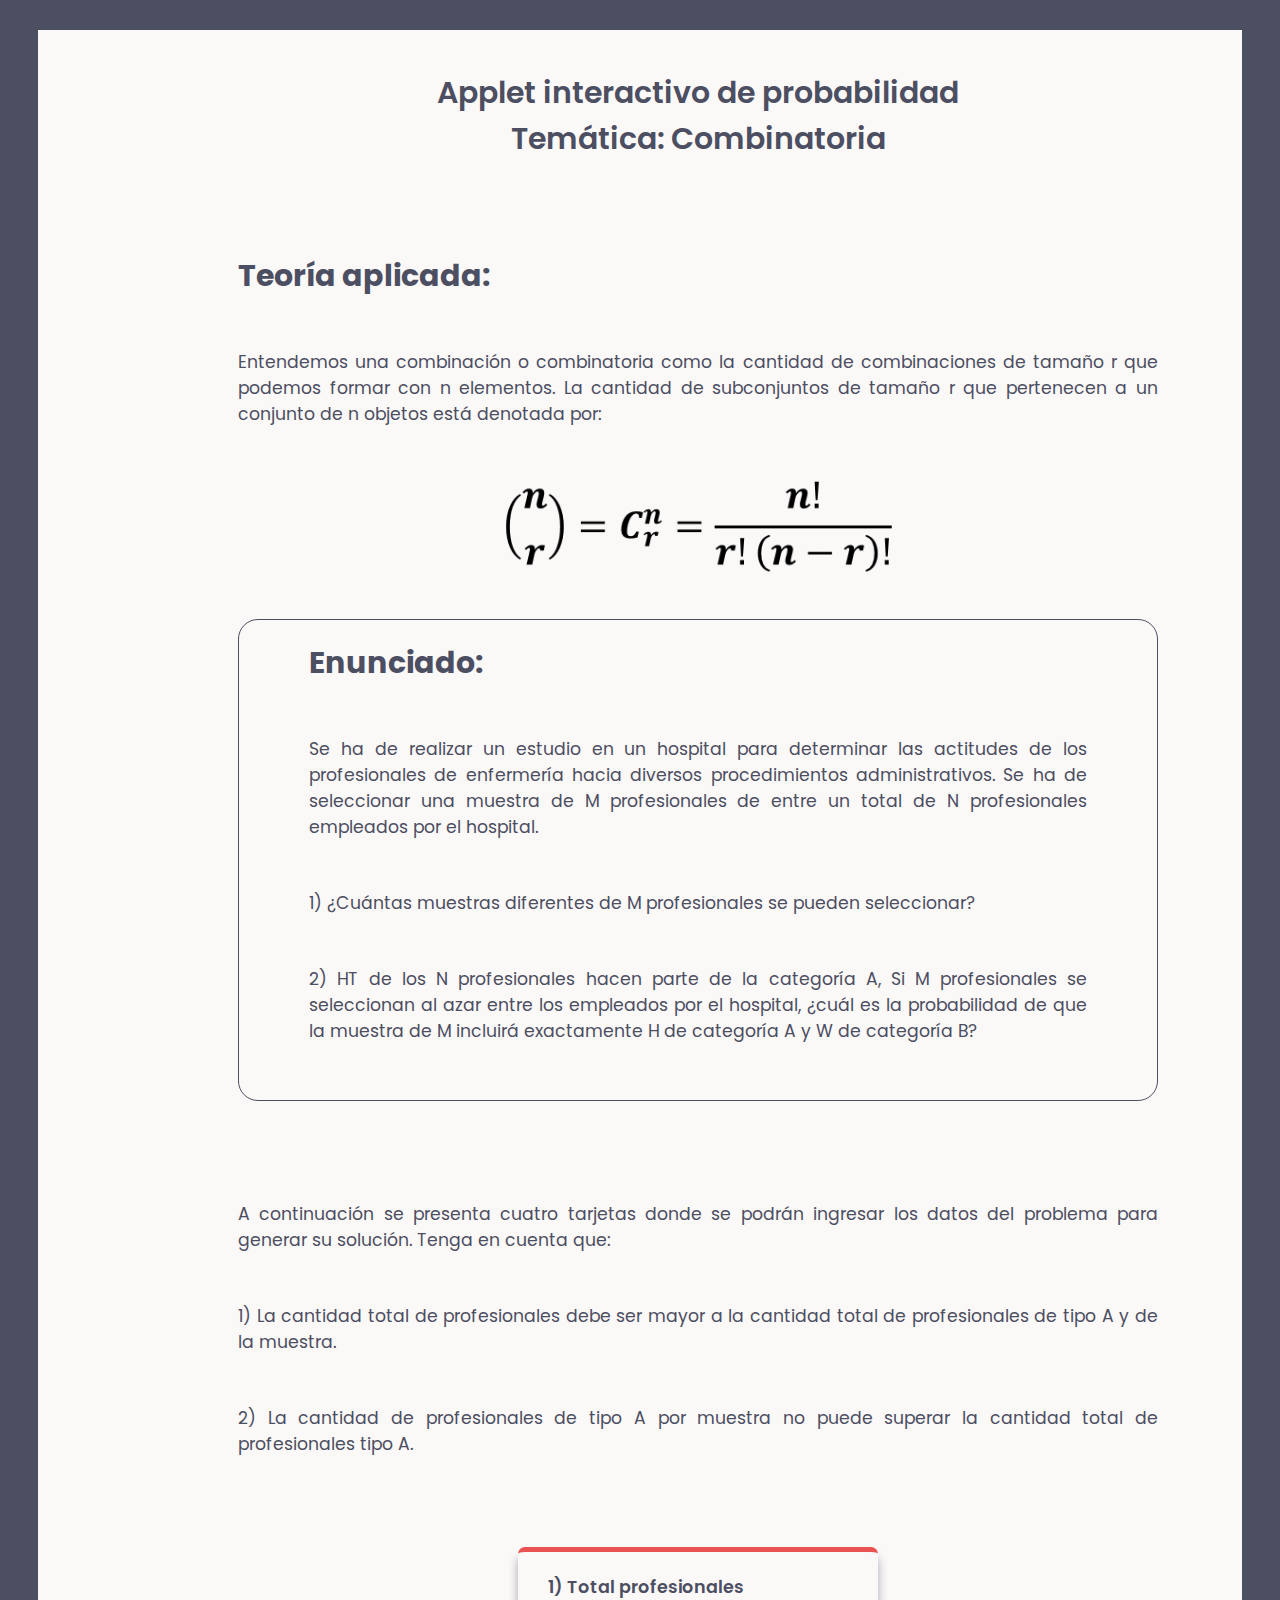
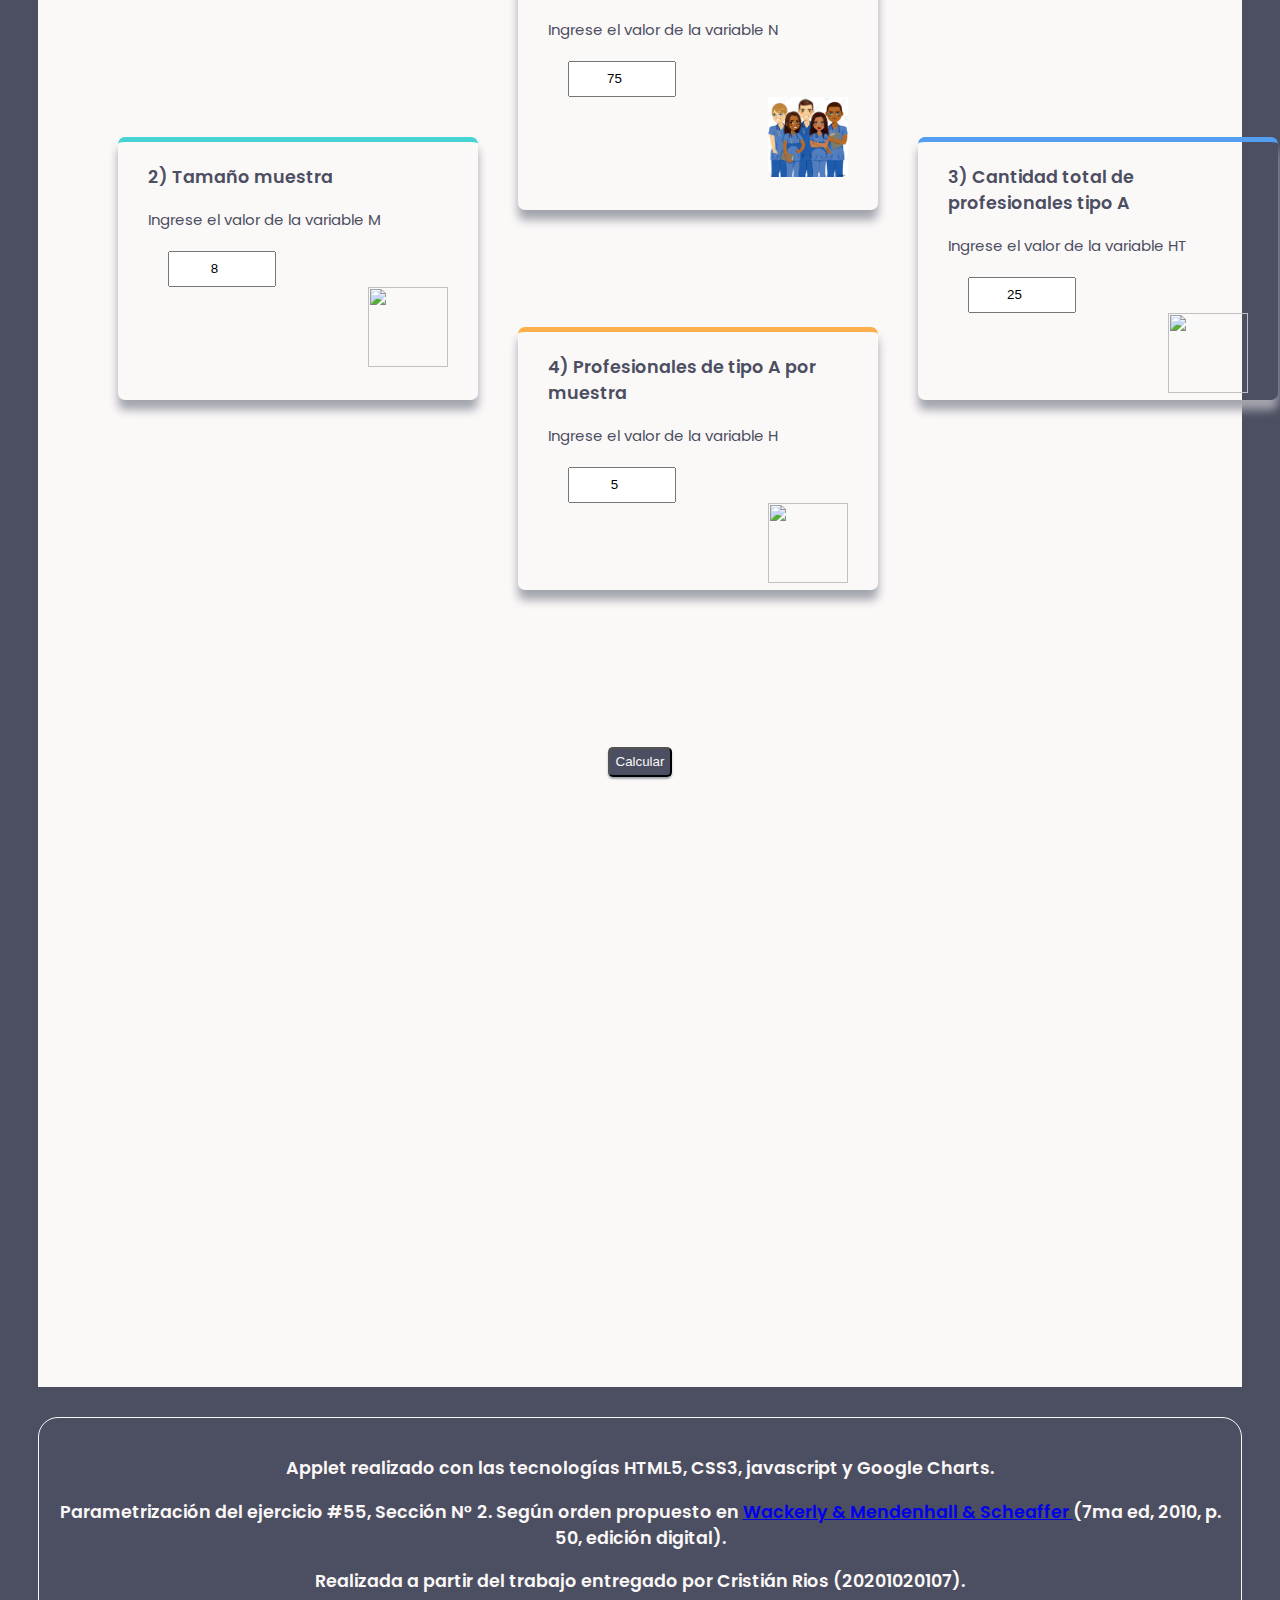
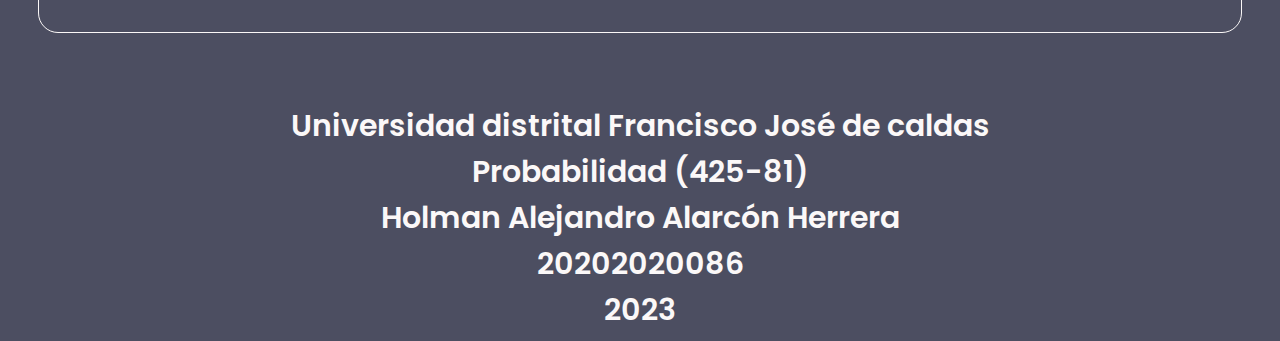
==== commit fcf2e184: "Actualizando" ====
--- a/index.html
+++ b/index.html
@@ -1,205 +1,206 @@
-<!DOCTYPE html>
-<html lang="en">
-<head>
-    <meta charset="UTF-8">
-    <meta http-equiv="X-UA-Compatible" content="IE=edge">
-    <meta name="viewport" content="width=device-width, initial-scale=1.0">
-    <link rel="stylesheet" href="Styles.css">
-    <link rel="icon" type="image/jpg" href="favicon-32x32.png"/>
-    <script type="text/javascript" src="https://www.gstatic.com/charts/loader.js"></script>
-    <title>Applet 1</title>
-</head>
-<body>
-    <div id="Contenedor">
-        
-        <div id="Superior">
-            <h1 class="Titulo">Applet interactivo de probabilidad</h1>
-            <h1 class="Titulo">Temática: Combinatoria</h1>
-        </div>
-
-        <div id="Superior">
-            <h1 class="Line1">Teoría aplicada:</h1>
-            <p id="problema">Entendemos una combinación o combinatoria como la cantidad de combinaciones de tamaño r que podemos
-                formar con n elementos. La cantidad de subconjuntos de tamaño r que pertenecen a un conjunto de n objetos está
-                denotada por:</p>
-            <img src="Combinatoria.png" alt="" width="450px">
-        </div>
-            
-        <div id="Ejercicio">
-            <h1 class="Line1" >Enunciado: </h1>
-            <p id="problema">Se ha de realizar un estudio en un hospital para determinar las actitudes de los enfermeros hacia diversos procedimientos administrativos. Se ha de seleccionar una muestra de M enfermeros de entre un total de N enfermeros empleados por el hospital.</p>
-            <p id="problema">1) ¿Cuántas muestras diferentes de M enfermeros se pueden seleccionar?</p>
-            <p id="problema">2) HT de los N enfermeros son hombres, Si M enfermeros se seleccionan al azar entre los empleados por el hospital, ¿cuál es la probabilidad de que la muestra de M incluirá exactamente H hombres y W mujeres?</p>
-        </div>
-
-        <div id="Superior">
-            <p id="problema">A continuación se presenta cuatro tarjetas donde se podrán ingresar los datos del problema para generar su solución. Tenga en cuenta que:</p>
-            <p id="problema">1) La cantidad total de enfermeros debe ser mayor a la cantidad total de enfermeros hombres y de la muestra.</p>
-            <p id="problema">2) La cantidad de hombres por muestra no puede superar la cantidad de hombres total.</p>
-        </div>
-
-    
-        <div id="Contenedor-Cards">
-            <div class="Card" id="CardSupervisor">
-                <h3 class="Titulo">2) Tamaño muestra</h3>
-                <p>Ingrese el valor de la variable M</p>
-                <input class="entrada" id="muestra" type="number" min="1" value="8">
-                <div class="ContIcon">
-                    <img src="https://cdn-icons-png.flaticon.com/512/5266/5266412.png" alt="" width="80" height="80">
-                </div>
-            </div>
-
-            <div class="Card" id="CardTeamBuilder">
-                <h3 class="Titulo">1) Total enfermeros</h3>
-                <p>Ingrese el valor de la variable N</p>
-                <input class="entrada" id="total" type="number" min="1" value="75">
-                <div class="ContIcon">
-                    <img src="img1.jpg" alt="" width="80" height="80">
-                </div>
-            </div>
-
-            <div class="Card" id="CardKarma">
-                <h3 class="Titulo">4) Hombres por muestra</h3>
-                <p>Ingrese el valor de la variable H</p>
-                <input class="entrada" id="hombresM" type="number" required min="1" value="5">
-                <div class="ContIcon">
-                    <img src="https://cdn-icons-png.flaticon.com/512/2480/2480820.png" alt="" width="80" height="80">
-                </div>
-            </div>
-
-            <div class="Card" id="CardCalculator">
-                <h3 class="Titulo">3) Cantidad total de hombres</h3>
-                <p>Ingrese el valor de la variable HT</p>
-                <input class="entrada" id="hombresT" type="number" required min="1" value="25">
-                <div class="ContIcon">
-                    <img src="https://cdn-icons-png.flaticon.com/512/3439/3439472.png" alt="" width="80" height="80">
-                </div>
-            </div>
-        </div>
-    </div>
-    <div id="info">
-    
-        <button class="enviar" onclick=calcular()>Calcular</button>
-    
-        <h1 class="Line2" id="totalGr"></h1>
-        <h1 class="Line2" id="combinaciones"></h1>
-        <h1 class="Line2" id="probabilidad"></h1>
-        <div id="grafico" ></div>
-    </div>
-
-    <div id="Inferior1">
-        <h3 class="Titulo1">Parametrización del ejercicio #55, Sección N° 2. Según orden propuesto en <a href="https://www.cimat.mx/ciencia_para_jovenes/bachillerato/libros/[Wackerly,Mendenhall,Scheaffer]Estadistica_Matematica_con_Aplicaciones.pdf">Wackerly & Mendenhall & Scheaffer </a>(7ma ed, 2010, p. 50, edición digital).</h3>
-        <h3 class="Titulo1" >Realizada a partir del trabajo entregado por Cristián Rios (20201020107).</h3>
-    </div>
-    
-    <div id="Inferior">
-        <h1 class="Titulo1">Universidad distrital Francisco José de caldas</h1>
-        <h1 class="Titulo1">Probabilidad (020-81)</h1>
-        <h1 class="Titulo1">Holman Alejandro Alarcón Herrera</h1>
-        <h1 class="Titulo1">20202020086</h1>
-        <h1 class="Titulo1">2023</h1>
-    </div>
-   
-
-
-    <script>
-        function calcular(){
-            let total1 = document.getElementById('total').value;
-            let muestra1 = document.getElementById('muestra').value;
-            let hombresM1 = document.getElementById('hombresM').value;
-            let hombresT1 = document.getElementById('hombresT').value;
-            let flag = 2;
-            let total2 = parseInt(total1);
-            let muestra2 = parseInt(muestra1);
-            let hombresM2 = parseInt(hombresM1);
-            let hombresT2 = parseInt(hombresT1);
-
-            if(total1 === '' || muestra1 === '' || hombresM1 === '' ||hombresT1 === ''){
-                alert("Debe llenar todos los campos")
-            }else if(total2 < hombresT2 || hombresT2 < hombresM2 || hombresM2 > total2 || muestra2 > total2){
-                alert("Recuerde: el número total de enfermeros debe ser mayor al total de hombres, el número total de hombres mayor al de hombres por muestra y la muestra debe ser menor a la cantidad de enfermeros.")
-            }else{
-                calculate();
-                limpiar();
-            }
-
-        }
-
-        function calculate(){
-            let total = document.getElementById('total').value;
-            total = parseInt(total);
-            let muestra = document.getElementById('muestra').value;
-            muestra = parseInt(muestra);
-            let hombresM = document.getElementById('hombresM').value;
-            hombresM = parseInt(hombresM);
-            let hombresT = document.getElementById('hombresT').value;
-            hombresT = parseInt(hombresT);
-            let mujeresM = muestra - hombresM;
-            let totalGr = 1;
-            let hombresGr =1;
-            let mujeresGr = 1;
-            let combinacion = 0;
-            let probabilidad = 0;
-
-            totalGr = factorial(total)/(factorial(muestra)*factorial(total-muestra));
-            hombresGr = factorial(hombresT)/(factorial(hombresM)*factorial(hombresT-hombresM));
-            mujeresGr = factorial(total-hombresT)/(factorial(mujeresM)*factorial(total-hombresT-mujeresM));
-
-            combinacion = hombresGr * mujeresGr;
-            probabilidad = (combinacion/totalGr)*100;
-            totalGr= totalGr.toFixed(0);
-            hombresGr = hombresGr.toFixed(0);
-            mujeresGr = mujeresGr.toFixed(0);
-            probabilidad = probabilidad.toFixed(3);
-
-            let totalGrupos = document.querySelector("#info > #totalGr");
-            totalGrupos.innerHTML = "A) La cantidad de grupos de " + muestra + " enfermeros es de " + totalGr +".";
-            let grupos = document.querySelector("#info > #combinaciones");
-            grupos.innerHTML = "B) La cantidad de grupos de " + hombresM + " hombres y de " + mujeresM + " mujeres por muestra es de " +combinacion +".";
-            let prob = document.querySelector("#info > #probabilidad");
-            prob.innerHTML = "B) La probabilidad de una muestra con " + hombresM + " hombres y " + mujeresM + " mujeres es de " + probabilidad + "%.";
-            alert("Calculado con éxito");
-
-            let tipo1 = muestra +" enfermeros/as.";
-            let tipo2 = hombresM +' hombres y '+ mujeresM+' mujeres';
-
-            google.charts.load("current", {packages:["corechart"]});
-            google.charts.setOnLoadCallback(drawChart);
-            function drawChart() {
-                var data = google.visualization.arrayToDataTable([
-                    ['Tipo', 'Cantidad'],
-                    ['Grupos de '+muestra+' enfermeros/as.', totalGr/100],
-                    ['Grupos de '+hombresM+' hombres y '+mujeresM+' mujeres.', combinacion/100],
-            ]);
-    
-            var options = {
-                title: 'Cantidad de grupos de '+ muestra +' enfermeros/as',
-                is3D: true,
-            };
-    
-            var chart = new google.visualization.PieChart(document.getElementById('grafico'));
-                chart.draw(data, options);
-            }
-            
-        }
-
-
-        function limpiar(){
-            document.getElementById('total').value = "";
-            document.getElementById('muestra').value = "";
-            document.getElementById('hombresM').value = "";
-            document.getElementById('hombresT').value = "";
-        }
-
-        function factorial(n){
-            var total  = 1;
-            for (var i=1; i<=n; i++) {
-                total = total * i; 
-            }
-            return total; 
-        }
-    </script>
-
-
-</body>
-</html>
+<!DOCTYPE html>
+<html lang="en">
+<head>
+    <meta charset="UTF-8">
+    <meta http-equiv="X-UA-Compatible" content="IE=edge">
+    <meta name="viewport" content="width=device-width, initial-scale=1.0">
+    <link rel="stylesheet" href="Styles.css">
+    <link rel="icon" type="image/jpg" href="favicon-32x32.png"/>
+    <script type="text/javascript" src="https://www.gstatic.com/charts/loader.js"></script>
+    <title>Applet 1</title>
+</head>
+<body>
+    <div id="Contenedor">
+        
+        <div id="Superior">
+            <h1 class="Titulo">Applet interactivo de probabilidad</h1>
+            <h1 class="Titulo">Temática: Combinatoria</h1>
+        </div>
+
+        <div id="Superior">
+            <h1 class="Line1">Teoría aplicada:</h1>
+            <p id="problema">Entendemos una combinación o combinatoria como la cantidad de combinaciones de tamaño r que podemos
+                formar con n elementos. La cantidad de subconjuntos de tamaño r que pertenecen a un conjunto de n objetos está
+                denotada por:</p>
+            <img src="Combinatoria.png" alt="" width="450px">
+        </div>
+            
+        <div id="Ejercicio">
+            <h1 class="Line1" >Enunciado: </h1>
+            <p id="problema">Se ha de realizar un estudio en un hospital para determinar las actitudes de los profesionales de enfermería hacia diversos procedimientos administrativos. Se ha de seleccionar una muestra de M profesionales de entre un total de N profesionales empleados por el hospital.</p>
+            <p id="problema">1) ¿Cuántas muestras diferentes de M profesionales se pueden seleccionar?</p>
+            <p id="problema">2) HT de los N profesionales hacen parte de la categoría A, Si M profesionales se seleccionan al azar entre los empleados por el hospital, ¿cuál es la probabilidad de que la muestra de M incluirá exactamente H de categoría A y W de categoría B?</p>
+        </div>
+
+        <div id="Superior">
+            <p id="problema">A continuación se presenta cuatro tarjetas donde se podrán ingresar los datos del problema para generar su solución. Tenga en cuenta que:</p>
+            <p id="problema">1) La cantidad total de profesionales debe ser mayor a la cantidad total de profesionales de tipo A y de la muestra.</p>
+            <p id="problema">2) La cantidad de profesionales de tipo A por muestra no puede superar la cantidad total de profesionales tipo A.</p>
+        </div>
+
+    
+        <div id="Contenedor-Cards">
+            <div class="Card" id="CardSupervisor">
+                <h3 class="Titulo">2) Tamaño muestra</h3>
+                <p>Ingrese el valor de la variable M</p>
+                <input class="entrada" id="muestra" type="number" min="1" value="8">
+                <div class="ContIcon">
+                    <img src="https://cdn-icons-png.flaticon.com/512/5266/5266412.png" alt="" width="80" height="80">
+                </div>
+            </div>
+
+            <div class="Card" id="CardTeamBuilder">
+                <h3 class="Titulo">1) Total profesionales</h3>
+                <p>Ingrese el valor de la variable N</p>
+                <input class="entrada" id="total" type="number" min="1" value="75">
+                <div class="ContIcon">
+                    <img src="img1.jpg" alt="" width="80" height="80">
+                </div>
+            </div>
+
+            <div class="Card" id="CardKarma">
+                <h3 class="Titulo">4) Profesionales de tipo A por muestra</h3>
+                <p>Ingrese el valor de la variable H</p>
+                <input class="entrada" id="hombresM" type="number" required min="1" value="5">
+                <div class="ContIcon">
+                    <img src="https://cdn-icons-png.flaticon.com/512/2480/2480820.png" alt="" width="80" height="80">
+                </div>
+            </div>
+
+            <div class="Card" id="CardCalculator">
+                <h3 class="Titulo">3) Cantidad total de profesionales tipo A</h3>
+                <p>Ingrese el valor de la variable HT</p>
+                <input class="entrada" id="hombresT" type="number" required min="1" value="25">
+                <div class="ContIcon">
+                    <img src="https://cdn-icons-png.flaticon.com/512/3439/3439472.png" alt="" width="80" height="80">
+                </div>
+            </div>
+        </div>
+    </div>
+    <div id="info">
+    
+        <button class="enviar" onclick=calcular()>Calcular</button>
+    
+        <h1 class="Line2" id="totalGr"></h1>
+        <h1 class="Line2" id="combinaciones"></h1>
+        <h1 class="Line2" id="probabilidad"></h1>
+        <div id="grafico" ></div>
+    </div>
+
+    <div id="Inferior1">
+        <h3 class="Titulo1" >Applet realizado con las tecnologías HTML5, CSS3, javascript y Google Charts.</h3>
+        <h3 class="Titulo1">Parametrización del ejercicio #55, Sección N° 2. Según orden propuesto en <a href="https://www.cimat.mx/ciencia_para_jovenes/bachillerato/libros/[Wackerly,Mendenhall,Scheaffer]Estadistica_Matematica_con_Aplicaciones.pdf">Wackerly & Mendenhall & Scheaffer </a>(7ma ed, 2010, p. 50, edición digital).</h3>
+        <h3 class="Titulo1" >Realizada a partir del trabajo entregado por Cristián Rios (20201020107).</h3>
+    </div>
+    
+    <div id="Inferior">
+        <h1 class="Titulo1">Universidad distrital Francisco José de caldas</h1>
+        <h1 class="Titulo1">Probabilidad (425-81)</h1>
+        <h1 class="Titulo1">Holman Alejandro Alarcón Herrera</h1>
+        <h1 class="Titulo1">20202020086</h1>
+        <h1 class="Titulo1">2023</h1>
+    </div>
+   
+
+
+    <script>
+        function calcular(){
+            let total1 = document.getElementById('total').value;
+            let muestra1 = document.getElementById('muestra').value;
+            let hombresM1 = document.getElementById('hombresM').value;
+            let hombresT1 = document.getElementById('hombresT').value;
+            let flag = 2;
+            let total2 = parseInt(total1);
+            let muestra2 = parseInt(muestra1);
+            let hombresM2 = parseInt(hombresM1);
+            let hombresT2 = parseInt(hombresT1);
+
+            if(total1 === '' || muestra1 === '' || hombresM1 === '' ||hombresT1 === ''){
+                alert("Debe llenar todos los campos")
+            }else if(total2 < hombresT2 || hombresT2 < hombresM2 || hombresM2 > total2 || muestra2 > total2){
+                alert("Recuerde: el número total de profesionales debe ser mayor al total de tipo A, el número total de tipo A mayor al de tipo A por muestra y la muestra debe ser menor a la cantidad de profesionales.")
+            }else{
+                calculate();
+                limpiar();
+            }
+
+        }
+
+        function calculate(){
+            let total = document.getElementById('total').value;
+            total = parseInt(total);
+            let muestra = document.getElementById('muestra').value;
+            muestra = parseInt(muestra);
+            let hombresM = document.getElementById('hombresM').value;
+            hombresM = parseInt(hombresM);
+            let hombresT = document.getElementById('hombresT').value;
+            hombresT = parseInt(hombresT);
+            let mujeresM = muestra - hombresM;
+            let totalGr = 1;
+            let hombresGr =1;
+            let mujeresGr = 1;
+            let combinacion = 0;
+            let probabilidad = 0;
+
+            totalGr = factorial(total)/(factorial(muestra)*factorial(total-muestra));
+            hombresGr = factorial(hombresT)/(factorial(hombresM)*factorial(hombresT-hombresM));
+            mujeresGr = factorial(total-hombresT)/(factorial(mujeresM)*factorial(total-hombresT-mujeresM));
+
+            combinacion = hombresGr * mujeresGr;
+            probabilidad = (combinacion/totalGr)*100;
+            totalGr= totalGr.toFixed(0);
+            hombresGr = hombresGr.toFixed(0);
+            mujeresGr = mujeresGr.toFixed(0);
+            probabilidad = probabilidad.toFixed(3);
+
+            let totalGrupos = document.querySelector("#info > #totalGr");
+            totalGrupos.innerHTML = "A) La cantidad de grupos de " + muestra + " profesionales en una población "+ total +" es de " + totalGr +".";
+            let grupos = document.querySelector("#info > #combinaciones");
+            grupos.innerHTML = "B) La cantidad de grupos de " + hombresM + " profesionales tipo A y de " + mujeresM + " tipo B por muestra de "+muestra+" profesionales es de " +combinacion +".";
+            let prob = document.querySelector("#info > #probabilidad");
+            prob.innerHTML = "B) La probabilidad de una muestra con " + hombresM + " profesionales tipo A y " + mujeresM + " tipo B en una población de "+total+" con una muestra de "+muestra+" es de " + probabilidad + "%.";
+            alert("Calculado con éxito");
+
+            let tipo1 = muestra +" profesionales.";
+            let tipo2 = hombresM +' tipo A y '+ mujeresM+' tipo B';
+
+            google.charts.load("current", {packages:["corechart"]});
+            google.charts.setOnLoadCallback(drawChart);
+            function drawChart() {
+                var data = google.visualization.arrayToDataTable([
+                    ['Tipo', 'Cantidad'],
+                    ['Grupos de '+muestra+' profesionales.', totalGr/100],
+                    ['Grupos de '+hombresM+' profesionales tipo A y '+mujeresM+' profesionales tipo B.', combinacion/100],
+            ]);
+    
+            var options = {
+                title: 'Cantidad de grupos de '+ muestra +' profesionales',
+                is3D: true,
+            };
+    
+            var chart = new google.visualization.PieChart(document.getElementById('grafico'));
+                chart.draw(data, options);
+            }
+            
+        }
+
+
+        function limpiar(){
+            document.getElementById('total').value = "";
+            document.getElementById('muestra').value = "";
+            document.getElementById('hombresM').value = "";
+            document.getElementById('hombresT').value = "";
+        }
+
+        function factorial(n){
+            var total  = 1;
+            for (var i=1; i<=n; i++) {
+                total = total * i; 
+            }
+            return total; 
+        }
+    </script>
+
+
+</body>
+</html>
